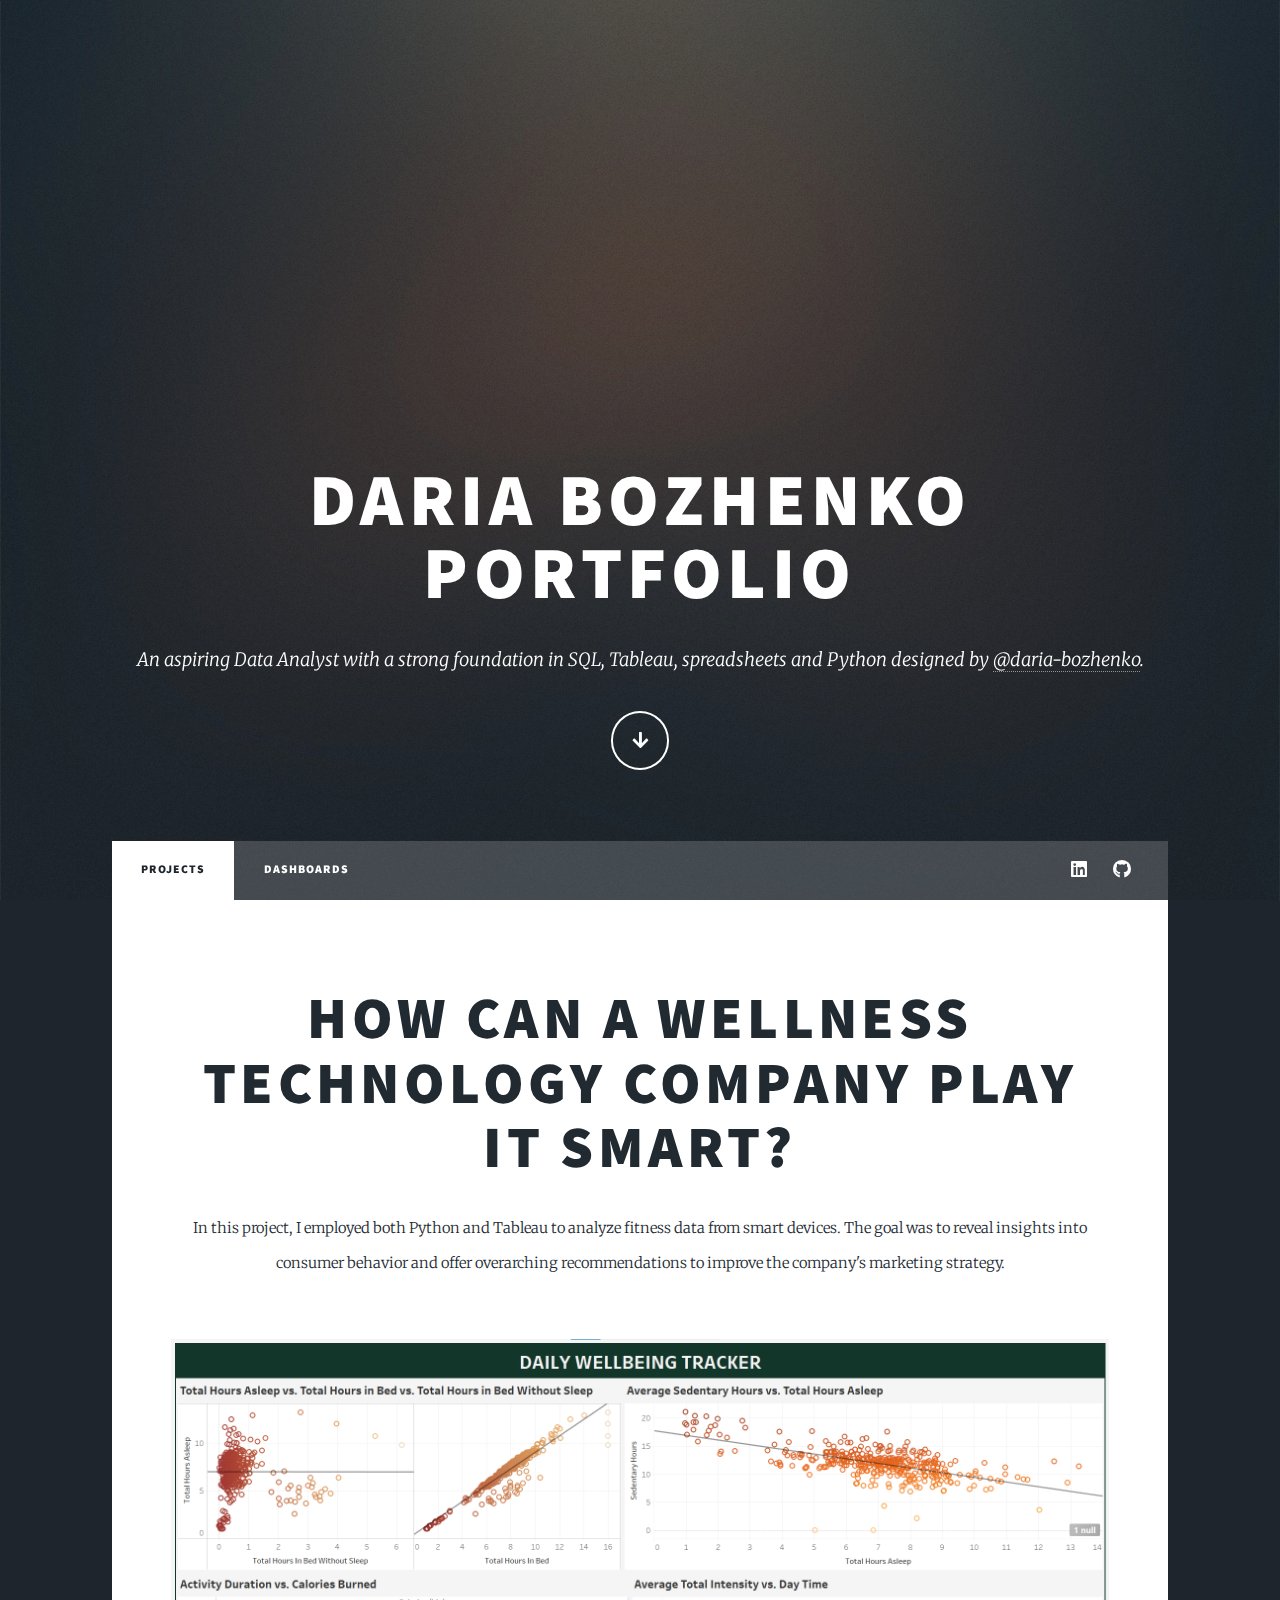
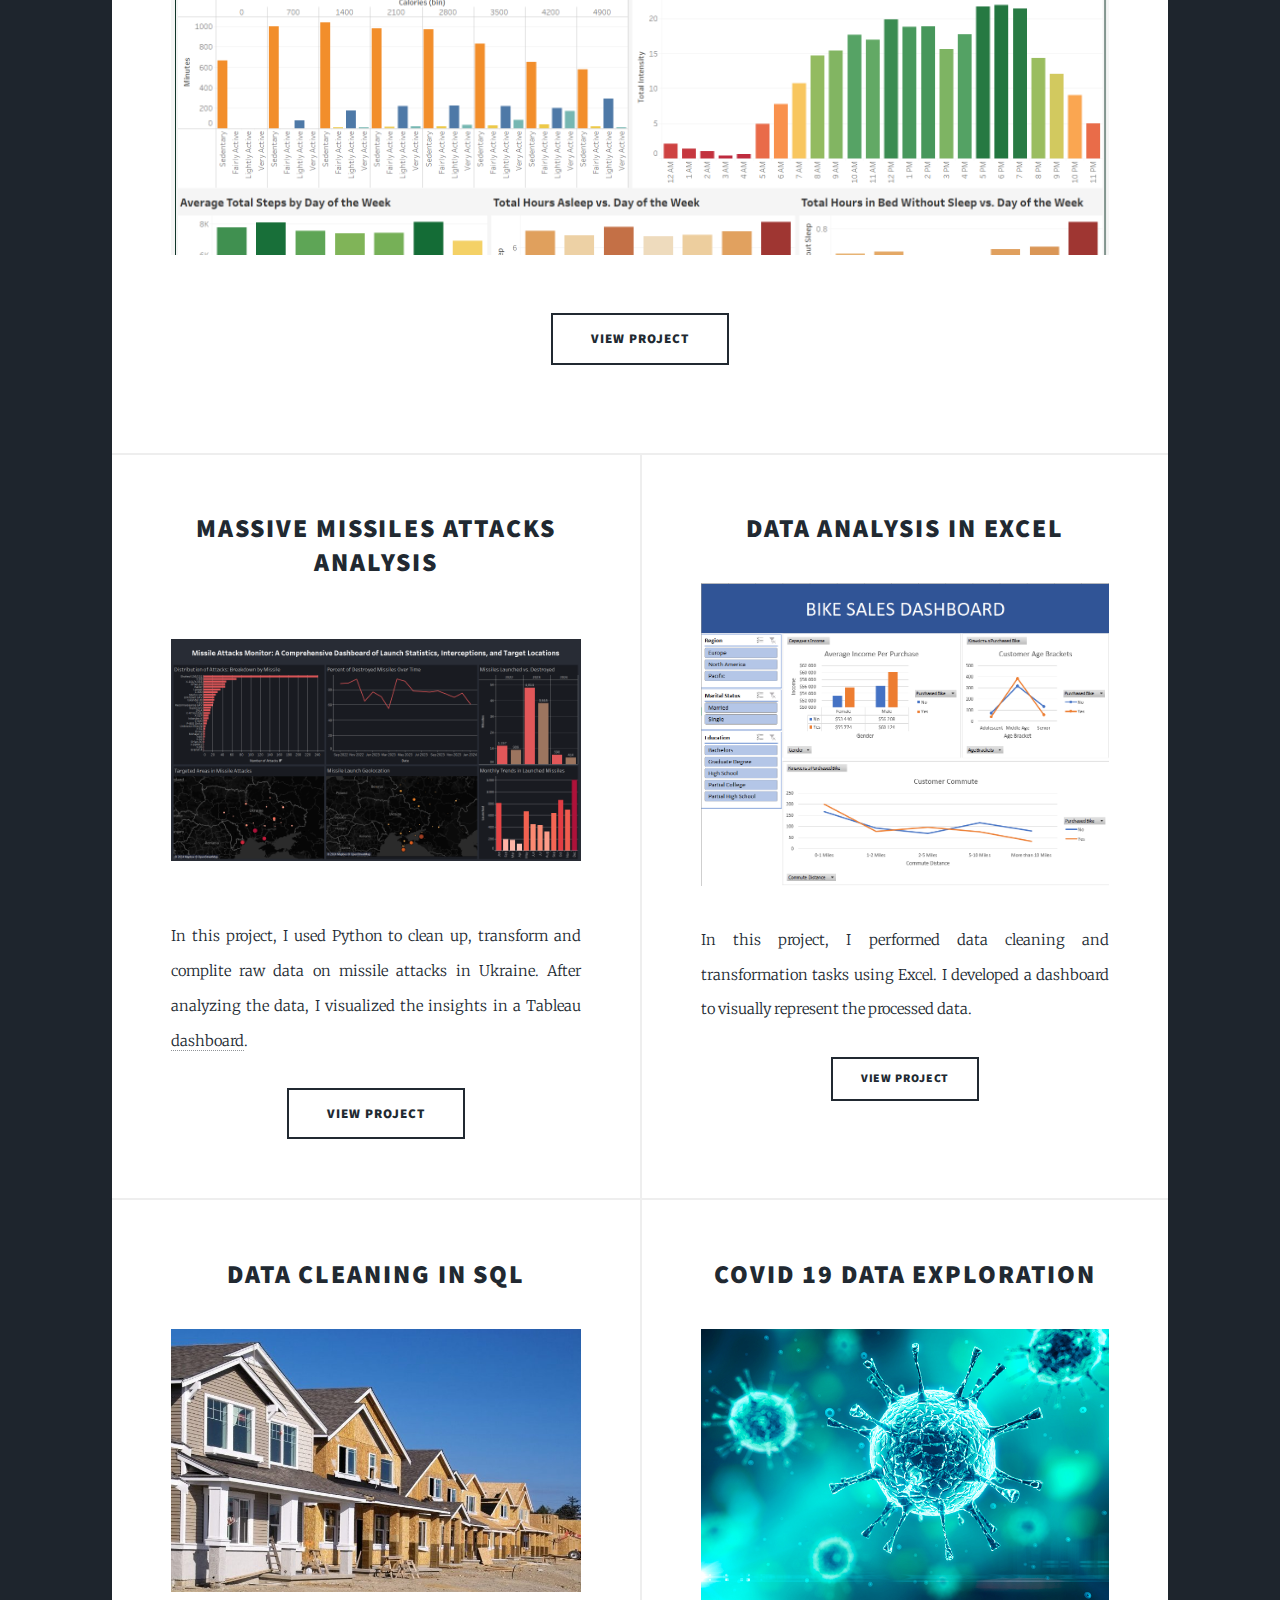
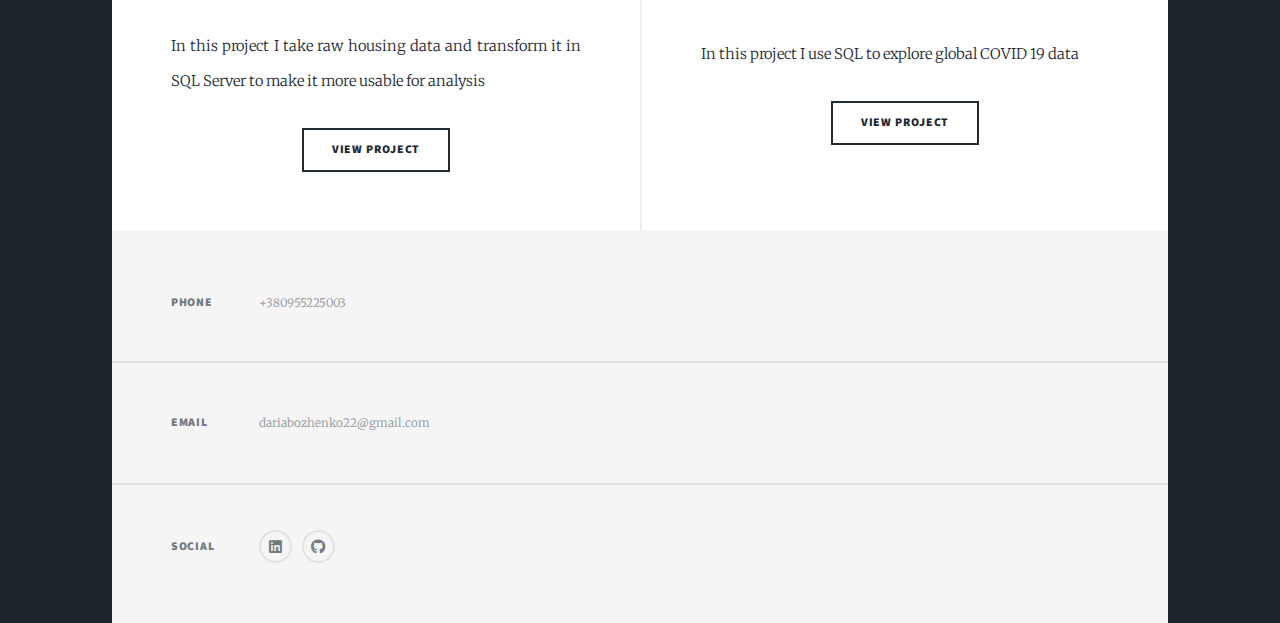
==== index.html @ 0da0e5fb "initial commit" ====
<!DOCTYPE HTML>
<!--
	Massively by HTML5 UP
	html5up.net | @ajlkn
	Free for personal and commercial use under the CCA 3.0 license (html5up.net/license)
-->
<html>
	<head>
		<title>Daria Bozhenko Portfolio</title>
		<meta charset="utf-8" />
		<meta name="viewport" content="width=device-width, initial-scale=1, user-scalable=no" />
		<link rel="stylesheet" href="assets/css/main.css" />
		<noscript><link rel="stylesheet" href="assets/css/noscript.css" /></noscript>
	</head>
	<body class="is-preload">

		<!-- Wrapper -->
			<div id="wrapper" class="fade-in">

				<!-- Intro -->
					<div id="intro">
						<h1>Daria Bozhenko<br />
						Portfolio</h1>
						<p>An aspiring Data Analyst with a strong foundation in SQL, Tableau, spreadsheets and Python 
							designed by <a href="https://www.linkedin.com/in/daria-bozhenko-625375210/">@daria-bozhenko</a>.</p>
						<ul class="actions">
							<li><a href="#header" class="button icon solid solo fa-arrow-down scrolly">Continue</a></li>
						</ul>
					</div>

				<!-- Header -->
					<header id="header">
						<a href="index.html" class="logo">Portfolio</a>
					</header>

					<nav id="nav">
						<ul class="links">
							<li class="active"><a href="index.html">Projects</a></li>
							<li><a href="https://public.tableau.com/app/profile/daria.bozhenko/vizzes" target="_blank">Dashboards</a></li>
						</ul>
						<ul class="icons">
							<li><a href="https://www.linkedin.com/in/daria-bozhenko-625375210/" target="_blank" class="icon brands fa-linkedin"><span class="label">Linkedin</span></a></li>
							<li><a href="https://github.com/Daria1325" target="_blank" class="icon brands fa-github"><span class="label">GitHub</span></a></li>
						</ul>
					</nav>

				<!-- Main -->
					<div id="main">

						<!-- Featured Post -->
							<article class="post featured">
								<header class="major">
									<h2><a href="caseStudy.html">How Can a Wellness Technology Company Play It Smart?</a></h2>
									<p>In this project, I employed both Python and Tableau to analyze fitness data from smart devices. The goal was to reveal insights into consumer behavior and offer overarching recommendations to improve the company's marketing strategy.</p>

								</header>
								<a href="caseStudy.html" class="image main"><img src="images/CaseStudy/dashboard.png" alt="" /></a>
								<ul class="actions special">
									<li><a href="caseStudy.html" class="button large">View project</a></li>
								</ul>
							</article>

						<!-- Posts -->
							<section class="posts">
								<article>
									<header>
										<h2><a href="https://github.com/Daria1325/Data-Analyst-Portfolio/tree/main/Massive%20Missile%20Attacks%20on%20Ukraine" target="_blank">Massive missiles attacks analysis</a></h2>
									</header>
									<a href="https://github.com/Daria1325/Data-Analyst-Portfolio/tree/main/Massive%20Missile%20Attacks%20on%20Ukraine" class="image main"><img src="images\MissileAttacksDashboard.png" alt="" /></a>
									<p>In this project, I used Python to clean up, transform and complite raw data on missile attacks in Ukraine. After analyzing the data, I visualized the insights in a Tableau <a href="https://public.tableau.com/views/MassiveMissleAttacksonUkraine/Dashboard1?:language=en-US&:display_count=n&:origin=viz_share_link" target="_blank">dashboard</a>.</p>
									<ul class="actions special">
										<li><a href="https://github.com/Daria1325/Data-Analyst-Portfolio/tree/main/Massive%20Missile%20Attacks%20on%20Ukraine" target="_blank" class="button large">View project</a></li>
									</ul>
								</article>
								<article>
									<header>
										<h2><a href="https://github.com/Daria1325/Data-Analyst-Portfolio/tree/main/Excel%20project" target="_blank">Data analysis in Excel</a></h2>
									</header>
									<a href="https://github.com/Daria1325/Data-Analyst-Portfolio/tree/main/Excel%20project" target="_blank" class="image fit"><img src="images\Dashboard.png" alt="" /></a>
									<p>In this project, I performed data cleaning and transformation tasks using Excel. I developed a dashboard to visually represent the processed data.</p>
									<ul class="actions special">
										<li><a href="https://github.com/Daria1325/Data-Analyst-Portfolio/tree/main/Excel%20project" target="_blank" class="button">View project</a></li>
									</ul>
								</article>
								<article>
									<header>
										
										<h2><a href="https://github.com/Daria1325/Data-Analyst-Portfolio/tree/main/Data%20cleaning" target="_blank">Data cleaning in SQL</a></h2>
									</header>
									<a href="https://github.com/Daria1325/Data-Analyst-Portfolio/tree/main/Data%20cleaning" target="_blank" class="image fit"><img src="images\image_750x_6294d1935950c.jpg" alt="" /></a>
									<p>In this project I take raw housing data and transform it in SQL Server to make it more usable for analysis</p>
									<ul class="actions special">
										<li><a href="https://github.com/Daria1325/Data-Analyst-Portfolio/tree/main/Data%20cleaning" target="_blank" class="button">View project</a></li>
									</ul>
								</article>
								
								<article>
									<header>
									<h2><a href="https://github.com/Daria1325/Data-Analyst-Portfolio/tree/main/SQL%20Data%20Exploration" target="_blank">Covid 19 data exploration</a></h2>
									</header>
									<a href="https://github.com/Daria1325/Data-Analyst-Portfolio/tree/main/SQL%20Data%20Exploration" target="_blank" class="image fit"><img src="images\981cf15-virus-755.jpg" alt="" /></a>
									<p>In this project I use SQL to explore global COVID 19 data</p>
									<ul class="actions special">
										<li><a href="https://github.com/Daria1325/Data-Analyst-Portfolio/tree/main/SQL%20Data%20Exploration" target="_blank" class="button">View project</a></li>
									</ul>
								</article>
								
								
								
							</section>

					

					</div>

				<!-- Footer -->
					<footer id="footer">
						<section class="split contact">
							<section>
								<h3>Phone</h3>
								<p>+380955225003</p>
							</section>
							<section>
								<h3>Email</h3>
								<p>dariabozhenko22@gmail.com</p>
							</section>
							<section>
								<h3>Social</h3>
								<ul class="icons alt">
									<li><a href="https://www.linkedin.com/in/daria-bozhenko-625375210/" target="_blank" class="icon brands alt fa-linkedin"><span class="label">Linkedin</span></a></li>
									<li><a href="https://github.com/Daria1325" target="_blank" class="icon brands alt fa-github"><span class="label">GitHub</span></a></li>
								</ul>
							</section>
						</section>
					</footer>


			</div>

		<!-- Scripts -->
			<script src="assets/js/jquery.min.js"></script>
			<script src="assets/js/jquery.scrollex.min.js"></script>
			<script src="assets/js/jquery.scrolly.min.js"></script>
			<script src="assets/js/browser.min.js"></script>
			<script src="assets/js/breakpoints.min.js"></script>
			<script src="assets/js/util.js"></script>
			<script src="assets/js/main.js"></script>

	</body>
</html>
---- assets/css/main.css ----
@import url(fontawesome-all.min.css);
@import url("https://fonts.googleapis.com/css?family=Merriweather:300,700,300italic,700italic|Source+Sans+Pro:900");

/*
	Massively by HTML5 UP
	html5up.net | @ajlkn
	Free for personal and commercial use under the CCA 3.0 license (html5up.net/license)
*/

html, body, div, span, applet, object,
iframe, h1, h2, h3, h4, h5, h6, p, blockquote,
pre, a, abbr, acronym, address, big, cite,
code, del, dfn, em, img, ins, kbd, q, s, samp,
small, strike, strong, sub, sup, tt, var, b,
u, i, center, dl, dt, dd, ol, ul, li, fieldset,
form, label, legend, table, caption, tbody,
tfoot, thead, tr, th, td, article, aside,
canvas, details, embed, figure, figcaption,
footer, header, hgroup, menu, nav, output, ruby,
section, summary, time, mark, audio, video {
	margin: 0;
	padding: 0;
	border: 0;
	font-size: 100%;
	font: inherit;
	vertical-align: baseline;}

article, aside, details, figcaption, figure,
footer, header, hgroup, menu, nav, section {
	display: block;}

body {
	line-height: 1;
}

ol, ul {
	list-style: none;
}

blockquote, q {
	quotes: none;
}

	blockquote:before, blockquote:after, q:before, q:after {
		content: '';
		content: none;
	}

table {
	border-collapse: collapse;
	border-spacing: 0;
}

body {
	-webkit-text-size-adjust: none;
}

mark {
	background-color: transparent;
	color: inherit;
}

input::-moz-focus-inner {
	border: 0;
	padding: 0;
}

input, select, textarea {
	-moz-appearance: none;
	-webkit-appearance: none;
	-ms-appearance: none;
	appearance: none;
}

/* Basic */

	@-ms-viewport {
		width: device-width;
	}

	body {
		-ms-overflow-style: scrollbar;
	}

	@media screen and (max-width: 480px) {

		html, body {
			min-width: 320px;
		}

	}

	html {
		box-sizing: border-box;
	}

	*, *:before, *:after {
		box-sizing: inherit;
	}

	body {
		background-color: #1e252d;
	}

		body.is-preload *, body.is-preload *:before, body.is-preload *:after {
			-moz-animation: none !important;
			-webkit-animation: none !important;
			-ms-animation: none !important;
			animation: none !important;
			-moz-transition: none !important;
			-webkit-transition: none !important;
			-ms-transition: none !important;
			transition: none !important;
		}

/* Type */

	html {
		font-size: 16pt;
	}

		@media screen and (max-width: 1680px) {

			html {
				font-size: 12pt;
			}

		}

		@media screen and (max-width: 1280px) {

			html {
				font-size: 11pt;
			}

		}

		@media screen and (max-width: 360px) {

			html {
				font-size: 10pt;
			}

		}

	body {
		color: #212931;
	}

	body, input, select, textarea {
		font-family: "Merriweather", Georgia, serif;
		font-weight: 300;
		font-size: 1rem;
		line-height: 2.375;
	}

	a {
		-moz-transition: color 0.2s ease-in-out, background-color 0.2s ease-in-out, border-color 0.2s ease-in-out, box-shadow 0.2s ease-in-out;
		-webkit-transition: color 0.2s ease-in-out, background-color 0.2s ease-in-out, border-color 0.2s ease-in-out, box-shadow 0.2s ease-in-out;
		-ms-transition: color 0.2s ease-in-out, background-color 0.2s ease-in-out, border-color 0.2s ease-in-out, box-shadow 0.2s ease-in-out;
		transition: color 0.2s ease-in-out, background-color 0.2s ease-in-out, border-color 0.2s ease-in-out, box-shadow 0.2s ease-in-out;
		border-bottom: dotted 1px;
		text-decoration: none;
	}

		a:hover {
			border-bottom-color: transparent;
		}

	strong, b {
		font-weight: 600;
	}

	em, i {
		font-style: italic;
	}

	p {
		text-align: justify;
		margin: 0 0 2rem 0;
	}

	h1, h2, h3, h4, h5, h6 {
		font-family: "Source Sans Pro", Helvetica, sans-serif;
		font-weight: 900;
		line-height: 1.5;
		letter-spacing: 0.075em;
		text-transform: uppercase;
		margin: 0 0 1rem 0;
	}

		h1 a, h2 a, h3 a, h4 a, h5 a, h6 a {
			border-bottom: 0;
			color: inherit;
			text-decoration: none;
		}

	h1 {
		font-size: 4rem;
		line-height: 1.1;
		margin: 0 0 2rem 0;
	}

	h2 {
		font-size: 1.75rem;
		line-height: 1.3;
		margin: 0 0 1.5rem 0;
	}

	h3 {
		font-size: 1.25rem;
		margin: 0 0 1.5rem 0;
	}

	h4 {
		font-size: 1rem;
	}

	h5 {
		font-size: 0.9rem;
	}

	h6 {
		font-size: 0.8rem;
	}

	sub {
		font-size: 0.8rem;
		position: relative;
		top: 0.5rem;
	}

	sup {
		font-size: 0.8rem;
		position: relative;
		top: -0.5rem;
	}

	blockquote {
		border-left: solid 4px;
		font-style: italic;
		margin: 0 0 2rem 0;
		padding: 0.5rem 0 0.5rem 2rem;
	}

	code {
		border: solid 2px;
		font-family: "Courier New", monospace;
		font-size: 0.9rem;
		margin: 0 0.25rem;
		padding: 0.25rem 0.65rem;
	}

	pre {
		-webkit-overflow-scrolling: touch;
		font-family: "Courier New", monospace;
		font-size: 0.9rem;
		margin: 0 0 2rem 0;
	}

		pre code {
			display: block;
			line-height: 1.75;
			padding: 1rem 1.5rem;
			overflow-x: auto;
		}

	hr {
		border: 0;
		border-bottom: solid 2px;
		margin: 3rem 0;
	}

		hr.major {
			margin: 5rem 0;
		}

	.align-left {
		text-align: left;
	}

	.align-center {
		text-align: center;
	}

	.align-right {
		text-align: right;
	}

	input, select, textarea {
		color: #212931;
	}

	a {
		color: #212931;
		border-bottom-color: rgba(33, 41, 49, 0.5);
	}

		a:hover {
			border-bottom-color: transparent;
			color: #18bfef !important;
		}

	strong, b {
		color: #212931;
	}

	h1, h2, h3, h4, h5, h6 {
		color: #212931;
	}

	blockquote {
		border-left-color: #eeeeee;
	}

	code {
		background: rgba(220, 220, 220, 0.25);
		border-color: #eeeeee;
	}

	hr {
		border-bottom-color: #eeeeee;
	}

/* Row */

	.row {
		display: flex;
		flex-wrap: wrap;
		box-sizing: border-box;
		align-items: stretch;
	}

		.row > * {
			box-sizing: border-box;
		}

		.row.gtr-uniform > * > :last-child {
			margin-bottom: 0;
		}

		.row.aln-left {
			justify-content: flex-start;
		}

		.row.aln-center {
			justify-content: center;
		}

		.row.aln-right {
			justify-content: flex-end;
		}

		.row.aln-top {
			align-items: flex-start;
		}

		.row.aln-middle {
			align-items: center;
		}

		.row.aln-bottom {
			align-items: flex-end;
		}

		.row > .imp {
			order: -1;
		}

		.row > .col-1 {
			width: 8.33333%;
		}

		.row > .off-1 {
			margin-left: 8.33333%;
		}

		.row > .col-2 {
			width: 16.66667%;
		}

		.row > .off-2 {
			margin-left: 16.66667%;
		}

		.row > .col-3 {
			width: 25%;
		}

		.row > .off-3 {
			margin-left: 25%;
		}

		.row > .col-4 {
			width: 33.33333%;
		}

		.row > .off-4 {
			margin-left: 33.33333%;
		}

		.row > .col-5 {
			width: 41.66667%;
		}

		.row > .off-5 {
			margin-left: 41.66667%;
		}

		.row > .col-6 {
			width: 50%;
		}

		.row > .off-6 {
			margin-left: 50%;
		}

		.row > .col-7 {
			width: 58.33333%;
		}

		.row > .off-7 {
			margin-left: 58.33333%;
		}

		.row > .col-8 {
			width: 66.66667%;
		}

		.row > .off-8 {
			margin-left: 66.66667%;
		}

		.row > .col-9 {
			width: 75%;
		}

		.row > .off-9 {
			margin-left: 75%;
		}

		.row > .col-10 {
			width: 83.33333%;
		}

		.row > .off-10 {
			margin-left: 83.33333%;
		}

		.row > .col-11 {
			width: 91.66667%;
		}

		.row > .off-11 {
			margin-left: 91.66667%;
		}

		.row > .col-12 {
			width: 100%;
		}

		.row > .off-12 {
			margin-left: 100%;
		}

		.row.gtr-0 {
			margin-top: 0;
			margin-left: 0rem;
		}

			.row.gtr-0 > * {
				padding: 0 0 0 0rem;
			}

			.row.gtr-0.gtr-uniform {
				margin-top: 0rem;
			}

				.row.gtr-0.gtr-uniform > * {
					padding-top: 0rem;
				}

		.row.gtr-25 {
			margin-top: 0;
			margin-left: -0.375rem;
		}

			.row.gtr-25 > * {
				padding: 0 0 0 0.375rem;
			}

			.row.gtr-25.gtr-uniform {
				margin-top: -0.375rem;
			}

				.row.gtr-25.gtr-uniform > * {
					padding-top: 0.375rem;
				}

		.row.gtr-50 {
			margin-top: 0;
			margin-left: -0.75rem;
		}

			.row.gtr-50 > * {
				padding: 0 0 0 0.75rem;
			}

			.row.gtr-50.gtr-uniform {
				margin-top: -0.75rem;
			}

				.row.gtr-50.gtr-uniform > * {
					padding-top: 0.75rem;
				}

		.row {
			margin-top: 0;
			margin-left: -1.5rem;
		}

			.row > * {
				padding: 0 0 0 1.5rem;
			}

			.row.gtr-uniform {
				margin-top: -1.5rem;
			}

				.row.gtr-uniform > * {
					padding-top: 1.5rem;
				}

		.row.gtr-150 {
			margin-top: 0;
			margin-left: -2.25rem;
		}

			.row.gtr-150 > * {
				padding: 0 0 0 2.25rem;
			}

			.row.gtr-150.gtr-uniform {
				margin-top: -2.25rem;
			}

				.row.gtr-150.gtr-uniform > * {
					padding-top: 2.25rem;
				}

		.row.gtr-200 {
			margin-top: 0;
			margin-left: -3rem;
		}

			.row.gtr-200 > * {
				padding: 0 0 0 3rem;
			}

			.row.gtr-200.gtr-uniform {
				margin-top: -3rem;
			}

				.row.gtr-200.gtr-uniform > * {
					padding-top: 3rem;
				}

		@media screen and (max-width: 1680px) {

			.row {
				display: flex;
				flex-wrap: wrap;
				box-sizing: border-box;
				align-items: stretch;
			}

				.row > * {
					box-sizing: border-box;
				}

				.row.gtr-uniform > * > :last-child {
					margin-bottom: 0;
				}

				.row.aln-left {
					justify-content: flex-start;
				}

				.row.aln-center {
					justify-content: center;
				}

				.row.aln-right {
					justify-content: flex-end;
				}

				.row.aln-top {
					align-items: flex-start;
				}

				.row.aln-middle {
					align-items: center;
				}

				.row.aln-bottom {
					align-items: flex-end;
				}

				.row > .imp-xlarge {
					order: -1;
				}

				.row > .col-1-xlarge {
					width: 8.33333%;
				}

				.row > .off-1-xlarge {
					margin-left: 8.33333%;
				}

				.row > .col-2-xlarge {
					width: 16.66667%;
				}

				.row > .off-2-xlarge {
					margin-left: 16.66667%;
				}

				.row > .col-3-xlarge {
					width: 25%;
				}

				.row > .off-3-xlarge {
					margin-left: 25%;
				}

				.row > .col-4-xlarge {
					width: 33.33333%;
				}

				.row > .off-4-xlarge {
					margin-left: 33.33333%;
				}

				.row > .col-5-xlarge {
					width: 41.66667%;
				}

				.row > .off-5-xlarge {
					margin-left: 41.66667%;
				}

				.row > .col-6-xlarge {
					width: 50%;
				}

				.row > .off-6-xlarge {
					margin-left: 50%;
				}

				.row > .col-7-xlarge {
					width: 58.33333%;
				}

				.row > .off-7-xlarge {
					margin-left: 58.33333%;
				}

				.row > .col-8-xlarge {
					width: 66.66667%;
				}

				.row > .off-8-xlarge {
					margin-left: 66.66667%;
				}

				.row > .col-9-xlarge {
					width: 75%;
				}

				.row > .off-9-xlarge {
					margin-left: 75%;
				}

				.row > .col-10-xlarge {
					width: 83.33333%;
				}

				.row > .off-10-xlarge {
					margin-left: 83.33333%;
				}

				.row > .col-11-xlarge {
					width: 91.66667%;
				}

				.row > .off-11-xlarge {
					margin-left: 91.66667%;
				}

				.row > .col-12-xlarge {
					width: 100%;
				}

				.row > .off-12-xlarge {
					margin-left: 100%;
				}

				.row.gtr-0 {
					margin-top: 0;
					margin-left: 0rem;
				}

					.row.gtr-0 > * {
						padding: 0 0 0 0rem;
					}

					.row.gtr-0.gtr-uniform {
						margin-top: 0rem;
					}

						.row.gtr-0.gtr-uniform > * {
							padding-top: 0rem;
						}

				.row.gtr-25 {
					margin-top: 0;
					margin-left: -0.375rem;
				}

					.row.gtr-25 > * {
						padding: 0 0 0 0.375rem;
					}

					.row.gtr-25.gtr-uniform {
						margin-top: -0.375rem;
					}

						.row.gtr-25.gtr-uniform > * {
							padding-top: 0.375rem;
						}

				.row.gtr-50 {
					margin-top: 0;
					margin-left: -0.75rem;
				}

					.row.gtr-50 > * {
						padding: 0 0 0 0.75rem;
					}

					.row.gtr-50.gtr-uniform {
						margin-top: -0.75rem;
					}

						.row.gtr-50.gtr-uniform > * {
							padding-top: 0.75rem;
						}

				.row {
					margin-top: 0;
					margin-left: -1.5rem;
				}

					.row > * {
						padding: 0 0 0 1.5rem;
					}

					.row.gtr-uniform {
						margin-top: -1.5rem;
					}

						.row.gtr-uniform > * {
							padding-top: 1.5rem;
						}

				.row.gtr-150 {
					margin-top: 0;
					margin-left: -2.25rem;
				}

					.row.gtr-150 > * {
						padding: 0 0 0 2.25rem;
					}

					.row.gtr-150.gtr-uniform {
						margin-top: -2.25rem;
					}

						.row.gtr-150.gtr-uniform > * {
							padding-top: 2.25rem;
						}

				.row.gtr-200 {
					margin-top: 0;
					margin-left: -3rem;
				}

					.row.gtr-200 > * {
						padding: 0 0 0 3rem;
					}

					.row.gtr-200.gtr-uniform {
						margin-top: -3rem;
					}

						.row.gtr-200.gtr-uniform > * {
							padding-top: 3rem;
						}

		}

		@media screen and (max-width: 1280px) {

			.row {
				display: flex;
				flex-wrap: wrap;
				box-sizing: border-box;
				align-items: stretch;
			}

				.row > * {
					box-sizing: border-box;
				}

				.row.gtr-uniform > * > :last-child {
					margin-bottom: 0;
				}

				.row.aln-left {
					justify-content: flex-start;
				}

				.row.aln-center {
					justify-content: center;
				}

				.row.aln-right {
					justify-content: flex-end;
				}

				.row.aln-top {
					align-items: flex-start;
				}

				.row.aln-middle {
					align-items: center;
				}

				.row.aln-bottom {
					align-items: flex-end;
				}

				.row > .imp-large {
					order: -1;
				}

				.row > .col-1-large {
					width: 8.33333%;
				}

				.row > .off-1-large {
					margin-left: 8.33333%;
				}

				.row > .col-2-large {
					width: 16.66667%;
				}

				.row > .off-2-large {
					margin-left: 16.66667%;
				}

				.row > .col-3-large {
					width: 25%;
				}

				.row > .off-3-large {
					margin-left: 25%;
				}

				.row > .col-4-large {
					width: 33.33333%;
				}

				.row > .off-4-large {
					margin-left: 33.33333%;
				}

				.row > .col-5-large {
					width: 41.66667%;
				}

				.row > .off-5-large {
					margin-left: 41.66667%;
				}

				.row > .col-6-large {
					width: 50%;
				}

				.row > .off-6-large {
					margin-left: 50%;
				}

				.row > .col-7-large {
					width: 58.33333%;
				}

				.row > .off-7-large {
					margin-left: 58.33333%;
				}

				.row > .col-8-large {
					width: 66.66667%;
				}

				.row > .off-8-large {
					margin-left: 66.66667%;
				}

				.row > .col-9-large {
					width: 75%;
				}

				.row > .off-9-large {
					margin-left: 75%;
				}

				.row > .col-10-large {
					width: 83.33333%;
				}

				.row > .off-10-large {
					margin-left: 83.33333%;
				}

				.row > .col-11-large {
					width: 91.66667%;
				}

				.row > .off-11-large {
					margin-left: 91.66667%;
				}

				.row > .col-12-large {
					width: 100%;
				}

				.row > .off-12-large {
					margin-left: 100%;
				}

				.row.gtr-0 {
					margin-top: 0;
					margin-left: 0rem;
				}

					.row.gtr-0 > * {
						padding: 0 0 0 0rem;
					}

					.row.gtr-0.gtr-uniform {
						margin-top: 0rem;
					}

						.row.gtr-0.gtr-uniform > * {
							padding-top: 0rem;
						}

				.row.gtr-25 {
					margin-top: 0;
					margin-left: -0.375rem;
				}

					.row.gtr-25 > * {
						padding: 0 0 0 0.375rem;
					}

					.row.gtr-25.gtr-uniform {
						margin-top: -0.375rem;
					}

						.row.gtr-25.gtr-uniform > * {
							padding-top: 0.375rem;
						}

				.row.gtr-50 {
					margin-top: 0;
					margin-left: -0.75rem;
				}

					.row.gtr-50 > * {
						padding: 0 0 0 0.75rem;
					}

					.row.gtr-50.gtr-uniform {
						margin-top: -0.75rem;
					}

						.row.gtr-50.gtr-uniform > * {
							padding-top: 0.75rem;
						}

				.row {
					margin-top: 0;
					margin-left: -1.5rem;
				}

					.row > * {
						padding: 0 0 0 1.5rem;
					}

					.row.gtr-uniform {
						margin-top: -1.5rem;
					}

						.row.gtr-uniform > * {
							padding-top: 1.5rem;
						}

				.row.gtr-150 {
					margin-top: 0;
					margin-left: -2.25rem;
				}

					.row.gtr-150 > * {
						padding: 0 0 0 2.25rem;
					}

					.row.gtr-150.gtr-uniform {
						margin-top: -2.25rem;
					}

						.row.gtr-150.gtr-uniform > * {
							padding-top: 2.25rem;
						}

				.row.gtr-200 {
					margin-top: 0;
					margin-left: -3rem;
				}

					.row.gtr-200 > * {
						padding: 0 0 0 3rem;
					}

					.row.gtr-200.gtr-uniform {
						margin-top: -3rem;
					}

						.row.gtr-200.gtr-uniform > * {
							padding-top: 3rem;
						}

		}

		@media screen and (max-width: 980px) {

			.row {
				display: flex;
				flex-wrap: wrap;
				box-sizing: border-box;
				align-items: stretch;
			}

				.row > * {
					box-sizing: border-box;
				}

				.row.gtr-uniform > * > :last-child {
					margin-bottom: 0;
				}

				.row.aln-left {
					justify-content: flex-start;
				}

				.row.aln-center {
					justify-content: center;
				}

				.row.aln-right {
					justify-content: flex-end;
				}

				.row.aln-top {
					align-items: flex-start;
				}

				.row.aln-middle {
					align-items: center;
				}

				.row.aln-bottom {
					align-items: flex-end;
				}

				.row > .imp-medium {
					order: -1;
				}

				.row > .col-1-medium {
					width: 8.33333%;
				}

				.row > .off-1-medium {
					margin-left: 8.33333%;
				}

				.row > .col-2-medium {
					width: 16.66667%;
				}

				.row > .off-2-medium {
					margin-left: 16.66667%;
				}

				.row > .col-3-medium {
					width: 25%;
				}

				.row > .off-3-medium {
					margin-left: 25%;
				}

				.row > .col-4-medium {
					width: 33.33333%;
				}

				.row > .off-4-medium {
					margin-left: 33.33333%;
				}

				.row > .col-5-medium {
					width: 41.66667%;
				}

				.row > .off-5-medium {
					margin-left: 41.66667%;
				}

				.row > .col-6-medium {
					width: 50%;
				}

				.row > .off-6-medium {
					margin-left: 50%;
				}

				.row > .col-7-medium {
					width: 58.33333%;
				}

				.row > .off-7-medium {
					margin-left: 58.33333%;
				}

				.row > .col-8-medium {
					width: 66.66667%;
				}

				.row > .off-8-medium {
					margin-left: 66.66667%;
				}

				.row > .col-9-medium {
					width: 75%;
				}

				.row > .off-9-medium {
					margin-left: 75%;
				}

				.row > .col-10-medium {
					width: 83.33333%;
				}

				.row > .off-10-medium {
					margin-left: 83.33333%;
				}

				.row > .col-11-medium {
					width: 91.66667%;
				}

				.row > .off-11-medium {
					margin-left: 91.66667%;
				}

				.row > .col-12-medium {
					width: 100%;
				}

				.row > .off-12-medium {
					margin-left: 100%;
				}

				.row.gtr-0 {
					margin-top: 0;
					margin-left: 0rem;
				}

					.row.gtr-0 > * {
						padding: 0 0 0 0rem;
					}

					.row.gtr-0.gtr-uniform {
						margin-top: 0rem;
					}

						.row.gtr-0.gtr-uniform > * {
							padding-top: 0rem;
						}

				.row.gtr-25 {
					margin-top: 0;
					margin-left: -0.375rem;
				}

					.row.gtr-25 > * {
						padding: 0 0 0 0.375rem;
					}

					.row.gtr-25.gtr-uniform {
						margin-top: -0.375rem;
					}

						.row.gtr-25.gtr-uniform > * {
							padding-top: 0.375rem;
						}

				.row.gtr-50 {
					margin-top: 0;
					margin-left: -0.75rem;
				}

					.row.gtr-50 > * {
						padding: 0 0 0 0.75rem;
					}

					.row.gtr-50.gtr-uniform {
						margin-top: -0.75rem;
					}

						.row.gtr-50.gtr-uniform > * {
							padding-top: 0.75rem;
						}

				.row {
					margin-top: 0;
					margin-left: -1.5rem;
				}

					.row > * {
						padding: 0 0 0 1.5rem;
					}

					.row.gtr-uniform {
						margin-top: -1.5rem;
					}

						.row.gtr-uniform > * {
							padding-top: 1.5rem;
						}

				.row.gtr-150 {
					margin-top: 0;
					margin-left: -2.25rem;
				}

					.row.gtr-150 > * {
						padding: 0 0 0 2.25rem;
					}

					.row.gtr-150.gtr-uniform {
						margin-top: -2.25rem;
					}

						.row.gtr-150.gtr-uniform > * {
							padding-top: 2.25rem;
						}

				.row.gtr-200 {
					margin-top: 0;
					margin-left: -3rem;
				}

					.row.gtr-200 > * {
						padding: 0 0 0 3rem;
					}

					.row.gtr-200.gtr-uniform {
						margin-top: -3rem;
					}

						.row.gtr-200.gtr-uniform > * {
							padding-top: 3rem;
						}

		}

		@media screen and (max-width: 736px) {

			.row {
				display: flex;
				flex-wrap: wrap;
				box-sizing: border-box;
				align-items: stretch;
			}

				.row > * {
					box-sizing: border-box;
				}

				.row.gtr-uniform > * > :last-child {
					margin-bottom: 0;
				}

				.row.aln-left {
					justify-content: flex-start;
				}

				.row.aln-center {
					justify-content: center;
				}

				.row.aln-right {
					justify-content: flex-end;
				}

				.row.aln-top {
					align-items: flex-start;
				}

				.row.aln-middle {
					align-items: center;
				}

				.row.aln-bottom {
					align-items: flex-end;
				}

				.row > .imp-small {
					order: -1;
				}

				.row > .col-1-small {
					width: 8.33333%;
				}

				.row > .off-1-small {
					margin-left: 8.33333%;
				}

				.row > .col-2-small {
					width: 16.66667%;
				}

				.row > .off-2-small {
					margin-left: 16.66667%;
				}

				.row > .col-3-small {
					width: 25%;
				}

				.row > .off-3-small {
					margin-left: 25%;
				}

				.row > .col-4-small {
					width: 33.33333%;
				}

				.row > .off-4-small {
					margin-left: 33.33333%;
				}

				.row > .col-5-small {
					width: 41.66667%;
				}

				.row > .off-5-small {
					margin-left: 41.66667%;
				}

				.row > .col-6-small {
					width: 50%;
				}

				.row > .off-6-small {
					margin-left: 50%;
				}

				.row > .col-7-small {
					width: 58.33333%;
				}

				.row > .off-7-small {
					margin-left: 58.33333%;
				}

				.row > .col-8-small {
					width: 66.66667%;
				}

				.row > .off-8-small {
					margin-left: 66.66667%;
				}

				.row > .col-9-small {
					width: 75%;
				}

				.row > .off-9-small {
					margin-left: 75%;
				}

				.row > .col-10-small {
					width: 83.33333%;
				}

				.row > .off-10-small {
					margin-left: 83.33333%;
				}

				.row > .col-11-small {
					width: 91.66667%;
				}

				.row > .off-11-small {
					margin-left: 91.66667%;
				}

				.row > .col-12-small {
					width: 100%;
				}

				.row > .off-12-small {
					margin-left: 100%;
				}

				.row.gtr-0 {
					margin-top: 0;
					margin-left: 0rem;
				}

					.row.gtr-0 > * {
						padding: 0 0 0 0rem;
					}

					.row.gtr-0.gtr-uniform {
						margin-top: 0rem;
					}

						.row.gtr-0.gtr-uniform > * {
							padding-top: 0rem;
						}

				.row.gtr-25 {
					margin-top: 0;
					margin-left: -0.375rem;
				}

					.row.gtr-25 > * {
						padding: 0 0 0 0.375rem;
					}

					.row.gtr-25.gtr-uniform {
						margin-top: -0.375rem;
					}

						.row.gtr-25.gtr-uniform > * {
							padding-top: 0.375rem;
						}

				.row.gtr-50 {
					margin-top: 0;
					margin-left: -0.75rem;
				}

					.row.gtr-50 > * {
						padding: 0 0 0 0.75rem;
					}

					.row.gtr-50.gtr-uniform {
						margin-top: -0.75rem;
					}

						.row.gtr-50.gtr-uniform > * {
							padding-top: 0.75rem;
						}

				.row {
					margin-top: 0;
					margin-left: -1.5rem;
				}

					.row > * {
						padding: 0 0 0 1.5rem;
					}

					.row.gtr-uniform {
						margin-top: -1.5rem;
					}

						.row.gtr-uniform > * {
							padding-top: 1.5rem;
						}

				.row.gtr-150 {
					margin-top: 0;
					margin-left: -2.25rem;
				}

					.row.gtr-150 > * {
						padding: 0 0 0 2.25rem;
					}

					.row.gtr-150.gtr-uniform {
						margin-top: -2.25rem;
					}

						.row.gtr-150.gtr-uniform > * {
							padding-top: 2.25rem;
						}

				.row.gtr-200 {
					margin-top: 0;
					margin-left: -3rem;
				}

					.row.gtr-200 > * {
						padding: 0 0 0 3rem;
					}

					.row.gtr-200.gtr-uniform {
						margin-top: -3rem;
					}

						.row.gtr-200.gtr-uniform > * {
							padding-top: 3rem;
						}

		}

		@media screen and (max-width: 480px) {

			.row {
				display: flex;
				flex-wrap: wrap;
				box-sizing: border-box;
				align-items: stretch;
			}

				.row > * {
					box-sizing: border-box;
				}

				.row.gtr-uniform > * > :last-child {
					margin-bottom: 0;
				}

				.row.aln-left {
					justify-content: flex-start;
				}

				.row.aln-center {
					justify-content: center;
				}

				.row.aln-right {
					justify-content: flex-end;
				}

				.row.aln-top {
					align-items: flex-start;
				}

				.row.aln-middle {
					align-items: center;
				}

				.row.aln-bottom {
					align-items: flex-end;
				}

				.row > .imp-xsmall {
					order: -1;
				}

				.row > .col-1-xsmall {
					width: 8.33333%;
				}

				.row > .off-1-xsmall {
					margin-left: 8.33333%;
				}

				.row > .col-2-xsmall {
					width: 16.66667%;
				}

				.row > .off-2-xsmall {
					margin-left: 16.66667%;
				}

				.row > .col-3-xsmall {
					width: 25%;
				}

				.row > .off-3-xsmall {
					margin-left: 25%;
				}

				.row > .col-4-xsmall {
					width: 33.33333%;
				}

				.row > .off-4-xsmall {
					margin-left: 33.33333%;
				}

				.row > .col-5-xsmall {
					width: 41.66667%;
				}

				.row > .off-5-xsmall {
					margin-left: 41.66667%;
				}

				.row > .col-6-xsmall {
					width: 50%;
				}

				.row > .off-6-xsmall {
					margin-left: 50%;
				}

				.row > .col-7-xsmall {
					width: 58.33333%;
				}

				.row > .off-7-xsmall {
					margin-left: 58.33333%;
				}

				.row > .col-8-xsmall {
					width: 66.66667%;
				}

				.row > .off-8-xsmall {
					margin-left: 66.66667%;
				}

				.row > .col-9-xsmall {
					width: 75%;
				}

				.row > .off-9-xsmall {
					margin-left: 75%;
				}

				.row > .col-10-xsmall {
					width: 83.33333%;
				}

				.row > .off-10-xsmall {
					margin-left: 83.33333%;
				}

				.row > .col-11-xsmall {
					width: 91.66667%;
				}

				.row > .off-11-xsmall {
					margin-left: 91.66667%;
				}

				.row > .col-12-xsmall {
					width: 100%;
				}

				.row > .off-12-xsmall {
					margin-left: 100%;
				}

				.row.gtr-0 {
					margin-top: 0;
					margin-left: 0rem;
				}

					.row.gtr-0 > * {
						padding: 0 0 0 0rem;
					}

					.row.gtr-0.gtr-uniform {
						margin-top: 0rem;
					}

						.row.gtr-0.gtr-uniform > * {
							padding-top: 0rem;
						}

				.row.gtr-25 {
					margin-top: 0;
					margin-left: -0.375rem;
				}

					.row.gtr-25 > * {
						padding: 0 0 0 0.375rem;
					}

					.row.gtr-25.gtr-uniform {
						margin-top: -0.375rem;
					}

						.row.gtr-25.gtr-uniform > * {
							padding-top: 0.375rem;
						}

				.row.gtr-50 {
					margin-top: 0;
					margin-left: -0.75rem;
				}

					.row.gtr-50 > * {
						padding: 0 0 0 0.75rem;
					}

					.row.gtr-50.gtr-uniform {
						margin-top: -0.75rem;
					}

						.row.gtr-50.gtr-uniform > * {
							padding-top: 0.75rem;
						}

				.row {
					margin-top: 0;
					margin-left: -1.5rem;
				}

					.row > * {
						padding: 0 0 0 1.5rem;
					}

					.row.gtr-uniform {
						margin-top: -1.5rem;
					}

						.row.gtr-uniform > * {
							padding-top: 1.5rem;
						}

				.row.gtr-150 {
					margin-top: 0;
					margin-left: -2.25rem;
				}

					.row.gtr-150 > * {
						padding: 0 0 0 2.25rem;
					}

					.row.gtr-150.gtr-uniform {
						margin-top: -2.25rem;
					}

						.row.gtr-150.gtr-uniform > * {
							padding-top: 2.25rem;
						}

				.row.gtr-200 {
					margin-top: 0;
					margin-left: -3rem;
				}

					.row.gtr-200 > * {
						padding: 0 0 0 3rem;
					}

					.row.gtr-200.gtr-uniform {
						margin-top: -3rem;
					}

						.row.gtr-200.gtr-uniform > * {
							padding-top: 3rem;
						}

		}

		@media screen and (max-width: 360px) {

			.row {
				display: flex;
				flex-wrap: wrap;
				box-sizing: border-box;
				align-items: stretch;
			}

				.row > * {
					box-sizing: border-box;
				}

				.row.gtr-uniform > * > :last-child {
					margin-bottom: 0;
				}

				.row.aln-left {
					justify-content: flex-start;
				}

				.row.aln-center {
					justify-content: center;
				}

				.row.aln-right {
					justify-content: flex-end;
				}

				.row.aln-top {
					align-items: flex-start;
				}

				.row.aln-middle {
					align-items: center;
				}

				.row.aln-bottom {
					align-items: flex-end;
				}

				.row > .imp-xxsmall {
					order: -1;
				}

				.row > .col-1-xxsmall {
					width: 8.33333%;
				}

				.row > .off-1-xxsmall {
					margin-left: 8.33333%;
				}

				.row > .col-2-xxsmall {
					width: 16.66667%;
				}

				.row > .off-2-xxsmall {
					margin-left: 16.66667%;
				}

				.row > .col-3-xxsmall {
					width: 25%;
				}

				.row > .off-3-xxsmall {
					margin-left: 25%;
				}

				.row > .col-4-xxsmall {
					width: 33.33333%;
				}

				.row > .off-4-xxsmall {
					margin-left: 33.33333%;
				}

				.row > .col-5-xxsmall {
					width: 41.66667%;
				}

				.row > .off-5-xxsmall {
					margin-left: 41.66667%;
				}

				.row > .col-6-xxsmall {
					width: 50%;
				}

				.row > .off-6-xxsmall {
					margin-left: 50%;
				}

				.row > .col-7-xxsmall {
					width: 58.33333%;
				}

				.row > .off-7-xxsmall {
					margin-left: 58.33333%;
				}

				.row > .col-8-xxsmall {
					width: 66.66667%;
				}

				.row > .off-8-xxsmall {
					margin-left: 66.66667%;
				}

				.row > .col-9-xxsmall {
					width: 75%;
				}

				.row > .off-9-xxsmall {
					margin-left: 75%;
				}

				.row > .col-10-xxsmall {
					width: 83.33333%;
				}

				.row > .off-10-xxsmall {
					margin-left: 83.33333%;
				}

				.row > .col-11-xxsmall {
					width: 91.66667%;
				}

				.row > .off-11-xxsmall {
					margin-left: 91.66667%;
				}

				.row > .col-12-xxsmall {
					width: 100%;
				}

				.row > .off-12-xxsmall {
					margin-left: 100%;
				}

				.row.gtr-0 {
					margin-top: 0;
					margin-left: 0rem;
				}

					.row.gtr-0 > * {
						padding: 0 0 0 0rem;
					}

					.row.gtr-0.gtr-uniform {
						margin-top: 0rem;
					}

						.row.gtr-0.gtr-uniform > * {
							padding-top: 0rem;
						}

				.row.gtr-25 {
					margin-top: 0;
					margin-left: -0.375rem;
				}

					.row.gtr-25 > * {
						padding: 0 0 0 0.375rem;
					}

					.row.gtr-25.gtr-uniform {
						margin-top: -0.375rem;
					}

						.row.gtr-25.gtr-uniform > * {
							padding-top: 0.375rem;
						}

				.row.gtr-50 {
					margin-top: 0;
					margin-left: -0.75rem;
				}

					.row.gtr-50 > * {
						padding: 0 0 0 0.75rem;
					}

					.row.gtr-50.gtr-uniform {
						margin-top: -0.75rem;
					}

						.row.gtr-50.gtr-uniform > * {
							padding-top: 0.75rem;
						}

				.row {
					margin-top: 0;
					margin-left: -1.5rem;
				}

					.row > * {
						padding: 0 0 0 1.5rem;
					}

					.row.gtr-uniform {
						margin-top: -1.5rem;
					}

						.row.gtr-uniform > * {
							padding-top: 1.5rem;
						}

				.row.gtr-150 {
					margin-top: 0;
					margin-left: -2.25rem;
				}

					.row.gtr-150 > * {
						padding: 0 0 0 2.25rem;
					}

					.row.gtr-150.gtr-uniform {
						margin-top: -2.25rem;
					}

						.row.gtr-150.gtr-uniform > * {
							padding-top: 2.25rem;
						}

				.row.gtr-200 {
					margin-top: 0;
					margin-left: -3rem;
				}

					.row.gtr-200 > * {
						padding: 0 0 0 3rem;
					}

					.row.gtr-200.gtr-uniform {
						margin-top: -3rem;
					}

						.row.gtr-200.gtr-uniform > * {
							padding-top: 3rem;
						}

		}

/* Box */

	.box {
		border: solid 2px;
		margin-bottom: 2rem;
		padding: 1.5rem;
	}

		.box > :last-child,
		.box > :last-child > :last-child,
		.box > :last-child > :last-child > :last-child {
			margin-bottom: 0;
		}

		.box.alt {
			border: 0;
			border-radius: 0;
			padding: 0;
		}

	.box {
		border-color: #eeeeee;
	}

/* Button */

	input[type="submit"],
	input[type="reset"],
	input[type="button"],
	button,
	.button {
		-moz-appearance: none;
		-webkit-appearance: none;
		-ms-appearance: none;
		appearance: none;
		-moz-transition: background-color 0.2s ease-in-out, box-shadow 0.2s ease-in-out, color 0.2s ease-in-out;
		-webkit-transition: background-color 0.2s ease-in-out, box-shadow 0.2s ease-in-out, color 0.2s ease-in-out;
		-ms-transition: background-color 0.2s ease-in-out, box-shadow 0.2s ease-in-out, color 0.2s ease-in-out;
		transition: background-color 0.2s ease-in-out, box-shadow 0.2s ease-in-out, color 0.2s ease-in-out;
		border: 0;
		border-radius: 0;
		cursor: pointer;
		display: inline-block;
		font-family: "Source Sans Pro", Helvetica, sans-serif;
		font-size: 0.8rem;
		font-weight: 900;
		letter-spacing: 0.075em;
		height: 3rem;
		line-height: 3rem;
		padding: 0 2rem;
		text-align: center;
		text-decoration: none;
		text-transform: uppercase;
		white-space: nowrap;
	}

		input[type="submit"].icon:before,
		input[type="reset"].icon:before,
		input[type="button"].icon:before,
		button.icon:before,
		.button.icon:before {
			margin-right: 0.5rem;
		}

		input[type="submit"].icon.solo,
		input[type="reset"].icon.solo,
		input[type="button"].icon.solo,
		button.icon.solo,
		.button.icon.solo {
			position: relative;
			width: 4rem;
			height: 4rem;
			line-height: 4rem;
			border-radius: 4rem;
			text-indent: 4rem;
			overflow: hidden;
			padding: 0;
			white-space: nowrap;
		}

			input[type="submit"].icon.solo:before,
			input[type="reset"].icon.solo:before,
			input[type="button"].icon.solo:before,
			button.icon.solo:before,
			.button.icon.solo:before {
				position: absolute;
				display: block;
				top: 0;
				left: 0;
				width: inherit;
				height: inherit;
				line-height: inherit;
				font-size: 1.25rem;
				margin-right: 0;
				text-align: center;
				text-indent: 0;
			}

		input[type="submit"].fit,
		input[type="reset"].fit,
		input[type="button"].fit,
		button.fit,
		.button.fit {
			width: 100%;
		}

		input[type="submit"].small,
		input[type="reset"].small,
		input[type="button"].small,
		button.small,
		.button.small {
			font-size: 0.7rem;
			height: 2.5rem;
			line-height: 2.5rem;
			padding: 0 1.5rem;
		}

		input[type="submit"].large,
		input[type="reset"].large,
		input[type="button"].large,
		button.large,
		.button.large {
			font-size: 0.9rem;
			height: 3.5rem;
			line-height: 3.5rem;
			padding: 0 2.75rem;
		}

		@media screen and (max-width: 980px) {

			input[type="submit"],
			input[type="reset"],
			input[type="button"],
			button,
			.button {
				font-size: 0.9rem;
				height: 3.25rem;
				line-height: 3.25rem;
			}

				input[type="submit"].large,
				input[type="reset"].large,
				input[type="button"].large,
				button.large,
				.button.large {
					font-size: 1rem;
					height: 3.75rem;
					line-height: 3.75rem;
				}

		}

		input[type="submit"].disabled, input[type="submit"]:disabled,
		input[type="reset"].disabled,
		input[type="reset"]:disabled,
		input[type="button"].disabled,
		input[type="button"]:disabled,
		button.disabled,
		button:disabled,
		.button.disabled,
		.button:disabled {
			pointer-events: none;
			opacity: 0.25;
		}

	input[type="submit"],
	input[type="reset"],
	input[type="button"],
	button,
	.button {
		background-color: transparent;
		box-shadow: inset 0 0 0 2px #212931;
		color: #212931 !important;
	}

		input[type="submit"]:hover,
		input[type="reset"]:hover,
		input[type="button"]:hover,
		button:hover,
		.button:hover {
			box-shadow: inset 0 0 0 2px #18bfef;
			color: #18bfef !important;
		}

		input[type="submit"].primary,
		input[type="reset"].primary,
		input[type="button"].primary,
		button.primary,
		.button.primary {
			background-color: #212931;
			box-shadow: none;
			color: #ffffff !important;
		}

			input[type="submit"].primary:hover,
			input[type="reset"].primary:hover,
			input[type="button"].primary:hover,
			button.primary:hover,
			.button.primary:hover {
				background-color: #18bfef;
			}

/* Form */

	form {
		margin: 0 0 2rem 0;
	}

		form > :last-child {
			margin-bottom: 0;
		}

		form > .fields {
			display: -moz-flex;
			display: -webkit-flex;
			display: -ms-flex;
			display: flex;
			-moz-flex-wrap: wrap;
			-webkit-flex-wrap: wrap;
			-ms-flex-wrap: wrap;
			flex-wrap: wrap;
			width: calc(100% + 3rem);
			margin: -1.5rem 0 2rem -1.5rem;
		}

			form > .fields > .field {
				-moz-flex-grow: 0;
				-webkit-flex-grow: 0;
				-ms-flex-grow: 0;
				flex-grow: 0;
				-moz-flex-shrink: 0;
				-webkit-flex-shrink: 0;
				-ms-flex-shrink: 0;
				flex-shrink: 0;
				padding: 1.5rem 0 0 1.5rem;
				width: calc(100% - 1.5rem);
			}

				form > .fields > .field.half {
					width: calc(50% - 0.75rem);
				}

				form > .fields > .field.third {
					width: calc(100%/3 - 0.5rem);
				}

				form > .fields > .field.quarter {
					width: calc(25% - 0.375rem);
				}

		@media screen and (max-width: 480px) {

			form > .fields {
				width: calc(100% + 3rem);
				margin: -1.5rem 0 2rem -1.5rem;
			}

				form > .fields > .field {
					padding: 1.5rem 0 0 1.5rem;
					width: calc(100% - 1.5rem);
				}

					form > .fields > .field.half {
						width: calc(100% - 1.5rem);
					}

					form > .fields > .field.third {
						width: calc(100% - 1.5rem);
					}

					form > .fields > .field.quarter {
						width: calc(100% - 1.5rem);
					}

		}

	label {
		display: block;
		font-family: "Source Sans Pro", Helvetica, sans-serif;
		font-weight: 900;
		line-height: 1.5;
		letter-spacing: 0.075em;
		font-size: 0.8rem;
		text-transform: uppercase;
		margin: 0 0 0.75rem 0;
	}

		@media screen and (max-width: 980px) {

			label {
				font-size: 0.9rem;
			}

		}

	input[type="text"],
	input[type="password"],
	input[type="email"],
	select,
	textarea {
		-moz-appearance: none;
		-webkit-appearance: none;
		-ms-appearance: none;
		appearance: none;
		background: transparent;
		border-radius: 0;
		border: solid 2px;
		color: inherit;
		display: block;
		outline: 0;
		padding: 0 1rem;
		text-decoration: none;
		width: 100%;
	}

		input[type="text"]:invalid,
		input[type="password"]:invalid,
		input[type="email"]:invalid,
		select:invalid,
		textarea:invalid {
			box-shadow: none;
		}

	select {
		background-size: 1.25rem;
		background-repeat: no-repeat;
		background-position: calc(100% - 1rem) center;
		height: 3rem;
		padding-right: 3rem;
		text-overflow: ellipsis;
	}

		select:focus::-ms-value {
			background-color: transparent;
		}

		select::-ms-expand {
			display: none;
		}

	input[type="text"],
	input[type="password"],
	input[type="email"],
	select {
		height: 3rem;
	}

	textarea {
		padding: 0.75rem 1rem;
	}

	input[type="checkbox"],
	input[type="radio"] {
		-moz-appearance: none;
		-webkit-appearance: none;
		-ms-appearance: none;
		appearance: none;
		display: block;
		float: left;
		margin-right: -2rem;
		opacity: 0;
		width: 1rem;
		z-index: -1;
	}

		input[type="checkbox"] + label,
		input[type="radio"] + label {
			text-decoration: none;
			cursor: pointer;
			display: inline-block;
			font-size: 1rem;
			letter-spacing: 0;
			font-family: "Merriweather", Georgia, serif;
			text-transform: none;
			font-weight: 300;
			padding-left: 2.8rem;
			padding-right: 1rem;
			position: relative;
		}

			input[type="checkbox"] + label:before,
			input[type="radio"] + label:before {
				-moz-osx-font-smoothing: grayscale;
				-webkit-font-smoothing: antialiased;
				display: inline-block;
				font-style: normal;
				font-variant: normal;
				text-rendering: auto;
				line-height: 1;
				text-transform: none !important;
				font-family: 'Font Awesome 5 Free';
				font-weight: 900;
			}

			input[type="checkbox"] + label:before,
			input[type="radio"] + label:before {
				border-radius: 0;
				border: solid 2px;
				content: '';
				display: inline-block;
				font-size: 0.8rem;
				height: 1.8rem;
				left: 0;
				line-height: 1.65rem;
				position: absolute;
				text-align: center;
				top: -0.125rem;
				width: 1.8rem;
			}

		input[type="checkbox"]:checked + label:before,
		input[type="radio"]:checked + label:before {
			content: '\f00c';
		}

	input[type="checkbox"] + label:before {
		border-radius: 0;
	}

	input[type="radio"] + label:before {
		border-radius: 100%;
	}

	::-webkit-input-placeholder {
		opacity: 1.0;
	}

	:-moz-placeholder {
		opacity: 1.0;
	}

	::-moz-placeholder {
		opacity: 1.0;
	}

	:-ms-input-placeholder {
		opacity: 1.0;
	}

	label {
		color: #212931;
	}

	input[type="text"],
	input[type="password"],
	input[type="email"],
	select,
	textarea {
		border-color: #eeeeee;
	}

		input[type="text"]:focus,
		input[type="password"]:focus,
		input[type="email"]:focus,
		select:focus,
		textarea:focus {
			border-color: #18bfef;
		}

	select {
		background-image: url("data:image/svg+xml;charset=utf8,%3Csvg xmlns='http://www.w3.org/2000/svg' width='40' height='40' preserveAspectRatio='none' viewBox='0 0 40 40'%3E%3Cpath d='M9.4,12.3l10.4,10.4l10.4-10.4c0.2-0.2,0.5-0.4,0.9-0.4c0.3,0,0.6,0.1,0.9,0.4l3.3,3.3c0.2,0.2,0.4,0.5,0.4,0.9 c0,0.4-0.1,0.6-0.4,0.9L20.7,31.9c-0.2,0.2-0.5,0.4-0.9,0.4c-0.3,0-0.6-0.1-0.9-0.4L4.3,17.3c-0.2-0.2-0.4-0.5-0.4-0.9 c0-0.4,0.1-0.6,0.4-0.9l3.3-3.3c0.2-0.2,0.5-0.4,0.9-0.4S9.1,12.1,9.4,12.3z' fill='%23eeeeee' /%3E%3C/svg%3E");
	}

		select option {
			background-color: #ffffff;
			color: #212931;
		}

	.select-wrapper:before {
		color: #eeeeee;
	}

	input[type="checkbox"] + label,
	input[type="radio"] + label {
		color: #212931;
	}

		input[type="checkbox"] + label:before,
		input[type="radio"] + label:before {
			border-color: #eeeeee;
		}

	input[type="checkbox"]:checked + label:before,
	input[type="radio"]:checked + label:before {
		background-color: #212931;
		border-color: #212931;
		color: #ffffff;
	}

	input[type="checkbox"]:focus + label:before,
	input[type="radio"]:focus + label:before {
		border-color: #18bfef;
	}

	::-webkit-input-placeholder {
		color: #909498 !important;
	}

	:-moz-placeholder {
		color: #909498 !important;
	}

	::-moz-placeholder {
		color: #909498 !important;
	}

	:-ms-input-placeholder {
		color: #909498 !important;
	}

	.formerize-placeholder {
		color: #909498 !important;
	}

/* Icon */

	.icon {
		text-decoration: none;
		border-bottom: none;
		position: relative;
	}

		.icon:before {
			-moz-osx-font-smoothing: grayscale;
			-webkit-font-smoothing: antialiased;
			display: inline-block;
			font-style: normal;
			font-variant: normal;
			text-rendering: auto;
			line-height: 1;
			text-transform: none !important;
			font-family: 'Font Awesome 5 Free';
			font-weight: 400;
		}

		.icon > .label {
			display: none;
		}

		.icon:before {
			line-height: inherit;
		}

		.icon.solid:before {
			font-weight: 900;
		}

		.icon.brands:before {
			font-family: 'Font Awesome 5 Brands';
		}

/* Image */

	.image {
		border: 0;
		display: inline-block;
		position: relative;
	}

		.image img {
			display: block;
		}

		.image.left, .image.right {
			max-width: 40%;
		}

			.image.left img, .image.right img {
				width: 100%;
			}

		.image.left {
			float: left;
			margin: 0 2rem 2rem 0;
			top: 0.75rem;
		}

		.image.right {
			float: right;
			margin: 0 0 2rem 2rem;
			top: 0.75rem;
		}

		.image.fit {
			display: block;
			margin: 2.5rem 0;
			width: 100%;
		}

			.image.fit:first-child {
				margin-top: 0;
			}

			.image.fit img {
				width: 100%;
			}

		.image.main {
			display: block;
			margin: 4rem 0;
			width: 100%;
		}

			.image.main:first-child {
				margin-top: 0;
			}

			.image.main img {
				width: 100%;
			}

		@media screen and (max-width: 736px) {

			.image.fit {
				margin: 2rem 0;
			}

			.image.main {
				margin: 2rem 0;
			}

		}

	a.image {
		overflow: hidden;
	}

		a.image img {
			-moz-transition: -moz-transform 0.2s ease-out;
			-webkit-transition: -webkit-transform 0.2s ease-out;
			-ms-transition: -ms-transform 0.2s ease-out;
			transition: transform 0.2s ease-out;
		}

		a.image:hover img {
			-moz-transform: scale(1.05);
			-webkit-transform: scale(1.05);
			-ms-transform: scale(1.05);
			transform: scale(1.05);
		}

/* Actions */

	ul.actions {
		display: -moz-flex;
		display: -webkit-flex;
		display: -ms-flex;
		display: flex;
		cursor: default;
		list-style: none;
		margin-left: -1rem;
		padding-left: 0;
	}

		ul.actions li {
			padding: 0 0 0 1rem;
			vertical-align: middle;
		}

		ul.actions.special {
			-moz-justify-content: center;
			-webkit-justify-content: center;
			-ms-justify-content: center;
			justify-content: center;
			width: 100%;
			margin-left: 0;
		}

			ul.actions.special li:first-child {
				padding-left: 0;
			}

		ul.actions.stacked {
			-moz-flex-direction: column;
			-webkit-flex-direction: column;
			-ms-flex-direction: column;
			flex-direction: column;
			margin-left: 0;
		}

			ul.actions.stacked li {
				padding: 1.3rem 0 0 0;
			}

				ul.actions.stacked li:first-child {
					padding-top: 0;
				}

		ul.actions.fit {
			width: calc(100% + 1rem);
		}

			ul.actions.fit li {
				-moz-flex-grow: 1;
				-webkit-flex-grow: 1;
				-ms-flex-grow: 1;
				flex-grow: 1;
				-moz-flex-shrink: 1;
				-webkit-flex-shrink: 1;
				-ms-flex-shrink: 1;
				flex-shrink: 1;
				width: 100%;
			}

				ul.actions.fit li > * {
					width: 100%;
				}

			ul.actions.fit.stacked {
				width: 100%;
			}

		@media screen and (max-width: 480px) {

			ul.actions:not(.fixed) {
				-moz-flex-direction: column;
				-webkit-flex-direction: column;
				-ms-flex-direction: column;
				flex-direction: column;
				margin-left: 0;
				width: 100% !important;
			}

				ul.actions:not(.fixed) li {
					-moz-flex-grow: 1;
					-webkit-flex-grow: 1;
					-ms-flex-grow: 1;
					flex-grow: 1;
					-moz-flex-shrink: 1;
					-webkit-flex-shrink: 1;
					-ms-flex-shrink: 1;
					flex-shrink: 1;
					padding: 1rem 0 0 0;
					text-align: center;
					width: 100%;
				}

					ul.actions:not(.fixed) li > * {
						width: 100%;
					}

					ul.actions:not(.fixed) li:first-child {
						padding-top: 0;
					}

					ul.actions:not(.fixed) li input[type="submit"],
					ul.actions:not(.fixed) li input[type="reset"],
					ul.actions:not(.fixed) li input[type="button"],
					ul.actions:not(.fixed) li button,
					ul.actions:not(.fixed) li .button {
						width: 100%;
					}

						ul.actions:not(.fixed) li input[type="submit"].icon:before,
						ul.actions:not(.fixed) li input[type="reset"].icon:before,
						ul.actions:not(.fixed) li input[type="button"].icon:before,
						ul.actions:not(.fixed) li button.icon:before,
						ul.actions:not(.fixed) li .button.icon:before {
							margin-left: -0.5rem;
						}

		}

/* Icons */

	ul.icons {
		cursor: default;
		list-style: none;
		padding-left: 0;
	}

		ul.icons li {
			display: inline-block;
			padding: 0 0.5rem 0 0;
			vertical-align: middle;
		}

			ul.icons li:last-child {
				padding-right: 0;
			}

			ul.icons li .icon:before {
				width: 2.25rem;
				height: 2.25rem;
				line-height: 2.25rem;
				display: inline-block;
				text-align: center;
				border-radius: 100%;
				font-size: 1.25rem;
			}

		ul.icons.alt li .icon:before {
			-moz-transition: color 0.2s ease-in-out, background-color 0.2s ease-in-out, border-color 0.2s ease-in-out, box-shadow 0.2s ease-in-out;
			-webkit-transition: color 0.2s ease-in-out, background-color 0.2s ease-in-out, border-color 0.2s ease-in-out, box-shadow 0.2s ease-in-out;
			-ms-transition: color 0.2s ease-in-out, background-color 0.2s ease-in-out, border-color 0.2s ease-in-out, box-shadow 0.2s ease-in-out;
			transition: color 0.2s ease-in-out, background-color 0.2s ease-in-out, border-color 0.2s ease-in-out, box-shadow 0.2s ease-in-out;
			font-size: 1rem;
		}

/* List */

	ol {
		list-style: decimal;
		margin: 0 0 2rem 0;
		padding-left: 1.25rem;
	}

		ol li {
			padding-left: 0.25rem;
		}

	ul {
		list-style: disc;
		margin: 0 0 2rem 0;
		padding-left: 1rem;
	}

		ul li {
			padding-left: 0.5rem;
		}

		ul.divided {
			list-style: none;
			padding-left: 0;
		}

			ul.divided li {
				border-top: solid 1px;
				padding: 0.5rem 0;
			}

				ul.divided li:first-child {
					border-top: 0;
					padding-top: 0;
				}

	dl {
		margin: 0 0 2rem 0;
	}

		dl dt {
			display: block;
			font-weight: 600;
			margin: 0 0 1rem 0;
		}

		dl dd {
			margin-left: 2rem;
		}

	ul.divided li {
		border-top-color: #eeeeee;
	}

	ul.icons li a.icon:hover:before {
		color: #18bfef;
	}

	ul.icons.alt li .icon:before {
		box-shadow: inset 0 0 0 2px #eeeeee;
	}

	ul.icons.alt li a.icon:hover:before {
		box-shadow: inset 0 0 0 2px #18bfef;
	}

/* Section/Article */

	section.special, article.special {
		text-align: center;
	}

	header {
		cursor: default;
	}

		header > .date {
			display: block;
			font-size: 0.8rem;
			height: 1;
			margin: 0 0 1rem 0;
			position: relative;
		}

		header > p {
			/* font-style: italic; */
		}

		header > h1 + p {
			font-size: 1.1rem;
			margin-top: -0.5rem;
			line-height: 2;
		}

		header > h2 + p {
			font-size: 1rem;
			margin-top: -0.75rem;
		}

		header > h3 + p {
			font-size: 0.9rem;
			margin-top: -0.75rem;
		}

		header > h4 + p {
			font-size: 0.8rem;
			margin-top: -0.75rem;
		}

		header.major {
			margin: 0 0 4rem 0;
			text-align: center;
		}

			header.major > :last-child {
				margin-bottom: 0;
			}

			header.major > p {
				margin-top: 0;
				text-align: center;
			}

			header.major > .date {
				font-size: 1rem;
				margin: 0 0 4rem 0;
			}

				header.major > .date:before, header.major > .date:after {
					content: '';
					display: block;
					position: absolute;
					top: 50%;
					width: calc(50% - 6rem);
					border-top: solid 2px;
				}

				header.major > .date:before {
					left: 0;
				}

				header.major > .date:after {
					right: 0;
				}

		@media screen and (max-width: 980px) {

			header br {
				display: none;
			}

		}

		@media screen and (max-width: 736px) {

			header.major {
				margin: 0 0 2rem 0;
			}

		}

	header.major .date:before, header.major .date:after {
		border-top-color: #eeeeee;
	}

/* Table */

	.table-wrapper {
		-webkit-overflow-scrolling: touch;
		overflow-x: auto;
	}

	table {
		margin: 0 0 2rem 0;
		width: 100%;
	}

		table tbody tr {
			border: solid 1px;
			border-left: 0;
			border-right: 0;
		}

		table td {
			padding: 0.75rem 0.75rem;
		}

		table th {
			font-family: "Source Sans Pro", Helvetica, sans-serif;
			font-size: 0.8rem;
			font-weight: 900;
			letter-spacing: 0.075em;
			line-height: 1.5;
			padding: 0 0.75rem 0.75rem 0.75rem;
			text-align: left;
			text-transform: uppercase;
		}

			@media screen and (max-width: 980px) {

				table th {
					font-size: 0.9rem;
				}

			}

		table thead {
			border-bottom: solid 2px;
		}

		table tfoot {
			border-top: solid 2px;
		}

		table.alt {
			border-collapse: separate;
		}

			table.alt tbody tr td {
				border: solid 1px;
				border-left-width: 0;
				border-top-width: 0;
			}

				table.alt tbody tr td:first-child {
					border-left-width: 1px;
				}

			table.alt tbody tr:first-child td {
				border-top-width: 1px;
			}

			table.alt thead {
				border-bottom: 0;
			}

			table.alt tfoot {
				border-top: 0;
			}

	table tbody tr {
		border-color: #eeeeee;
	}

		table tbody tr:nth-child(2n + 1) {
			background-color: rgba(220, 220, 220, 0.25);
		}

	table th {
		color: #212931;
	}

	table thead {
		border-bottom-color: #eeeeee;
	}

	table tfoot {
		border-top-color: #eeeeee;
	}

	table.alt tbody tr td {
		border-color: #eeeeee;
	}

/* Pagination */

	.pagination {
		display: -moz-inline-flex;
		display: -webkit-inline-flex;
		display: -ms-inline-flex;
		display: inline-flex;
		-moz-user-select: none;
		-webkit-user-select: none;
		-ms-user-select: none;
		user-select: none;
		cursor: default;
		list-style: none;
		margin: 0 0 2rem 2px;
		padding: 0;
	}

		.pagination a, .pagination span {
			-moz-transition: background-color 0.2s ease-in-out, border-color 0.2s ease-in-out, box-shadow 0.2s ease-in-out, color 0.2s ease-in-out;
			-webkit-transition: background-color 0.2s ease-in-out, border-color 0.2s ease-in-out, box-shadow 0.2s ease-in-out, color 0.2s ease-in-out;
			-ms-transition: background-color 0.2s ease-in-out, border-color 0.2s ease-in-out, box-shadow 0.2s ease-in-out, color 0.2s ease-in-out;
			transition: background-color 0.2s ease-in-out, border-color 0.2s ease-in-out, box-shadow 0.2s ease-in-out, color 0.2s ease-in-out;
			border: solid 2px;
			display: inline-block;
			font-family: "Source Sans Pro", Helvetica, sans-serif;
			font-size: 0.8rem;
			font-weight: 900;
			height: 3rem;
			letter-spacing: 0.075em;
			line-height: calc(3rem - 4px);
			margin-left: -2px;
			min-width: 3rem;
			position: relative;
			text-align: center;
			text-decoration: none;
			text-transform: uppercase;
		}

		.pagination .next, .pagination .previous {
			text-decoration: none;
			padding: 0 1.75rem;
		}

			.pagination .next:before, .pagination .previous:before {
				-moz-osx-font-smoothing: grayscale;
				-webkit-font-smoothing: antialiased;
				display: inline-block;
				font-style: normal;
				font-variant: normal;
				text-rendering: auto;
				line-height: 1;
				text-transform: none !important;
				font-family: 'Font Awesome 5 Free';
				font-weight: 900;
			}

			.pagination .next:before, .pagination .previous:before {
				display: inline-block;
				color: inherit !important;
				line-height: inherit;
			}

		.pagination .previous:before {
			content: '\f104';
			margin-right: 0.9375em;
		}

		.pagination .next:before {
			content: '\f105';
			float: right;
			margin-left: 0.9375em;
		}

		@media screen and (max-width: 980px) {

			.pagination a, .pagination span {
				font-size: 0.9rem;
			}

		}

		@media screen and (max-width: 480px) {

			.pagination .page, .pagination .extra {
				display: none;
			}

		}

	.pagination a, .pagination span {
		border-color: #eeeeee;
	}

	.pagination a {
		color: #212931 !important;
	}

		.pagination a:hover {
			color: #18bfef !important;
			border-color: #18bfef;
			z-index: 1;
		}

			.pagination a:hover + a,
			.pagination a:hover + span {
				border-left-color: #18bfef;
			}

		.pagination a.active {
			background-color: #eeeeee;
		}

	.pagination span {
		color: #eeeeee;
	}

/* Wrapper */

	#wrapper {
		-moz-transition: opacity 0.5s ease;
		-webkit-transition: opacity 0.5s ease;
		-ms-transition: opacity 0.5s ease;
		transition: opacity 0.5s ease;
		position: relative;
		z-index: 1;
		overflow: hidden;
	}

		#wrapper > .bg {
			position: absolute;
			top: 0;
			left: 0;
			width: 100%;
			height: 100%;
			background-color: #212931;
			background-image: url("../../images/overlay.png"), linear-gradient(0deg, rgba(0, 0, 0, 0.1), rgba(0, 0, 0, 0.1)), url("../../images/bg.jpg");
			background-size: auto,								auto,														100% auto;
			background-position: center,								center,														top center;
			background-repeat: repeat,								no-repeat,													no-repeat;
			background-attachment: scroll,								scroll,														scroll;
			z-index: -1;
		}

			#wrapper > .bg.fixed {
				position: fixed;
				width: 100vw;
				height: 100vh;
			}

		#wrapper.fade-in:before {
			pointer-events: none;
			-moz-transition: opacity 1s ease-in-out;
			-webkit-transition: opacity 1s ease-in-out;
			-ms-transition: opacity 1s ease-in-out;
			transition: opacity 1s ease-in-out;
			-moz-transition-delay: 0.75s;
			-webkit-transition-delay: 0.75s;
			-ms-transition-delay: 0.75s;
			transition-delay: 0.75s;
			background: #1e252d;
			content: '';
			display: block;
			height: 100%;
			left: 0;
			opacity: 0;
			position: fixed;
			top: 0;
			width: 100%;
		}

		body.is-preload #wrapper.fade-in:before {
			opacity: 1;
		}

		@media screen and (orientation: portrait) {

			#wrapper > .bg {
				background-size: auto,								auto,														auto 175%;
			}

		}

/* Intro */

	#intro {
		color: #ffffff;
		padding: 8rem 4rem 6rem 4rem ;
		-moz-align-items: center;
		-webkit-align-items: center;
		-ms-align-items: center;
		align-items: center;
		display: -moz-flex;
		display: -webkit-flex;
		display: -ms-flex;
		display: flex;
		-moz-flex-direction: column;
		-webkit-flex-direction: column;
		-ms-flex-direction: column;
		flex-direction: column;
		-moz-justify-content: -moz-flex-end;
		-webkit-justify-content: -webkit-flex-end;
		-ms-justify-content: -ms-flex-end;
		justify-content: flex-end;
		-moz-transition: opacity 1s ease, -moz-transform 1s ease;
		-webkit-transition: opacity 1s ease, -webkit-transform 1s ease;
		-ms-transition: opacity 1s ease, -ms-transform 1s ease;
		transition: opacity 1s ease, transform 1s ease;
		position: relative;
		cursor: default;
		text-align: center;
		z-index: 1;
		min-height: 100vh;
	}

		#intro input, #intro select, #intro textarea {
			color: #ffffff;
		}

		#intro a {
			color: #ffffff;
			border-bottom-color: rgba(255, 255, 255, 0.5);
		}

			#intro a:hover {
				border-bottom-color: transparent;
				color: #18bfef !important;
			}

		#intro strong, #intro b {
			color: #ffffff;
		}

		#intro h1, #intro h2, #intro h3, #intro h4, #intro h5, #intro h6 {
			color: #ffffff;
		}

		#intro blockquote {
			border-left-color: #ffffff;
		}

		#intro code {
			background: rgba(255, 255, 255, 0.075);
			border-color: #ffffff;
		}

		#intro hr {
			border-bottom-color: #ffffff;
		}

		#intro input[type="submit"],
		#intro input[type="reset"],
		#intro input[type="button"],
		#intro button,
		#intro .button {
			background-color: transparent;
			box-shadow: inset 0 0 0 2px #ffffff;
			color: #ffffff !important;
		}

			#intro input[type="submit"]:hover,
			#intro input[type="reset"]:hover,
			#intro input[type="button"]:hover,
			#intro button:hover,
			#intro .button:hover {
				box-shadow: inset 0 0 0 2px #18bfef;
				color: #18bfef !important;
			}

			#intro input[type="submit"].primary,
			#intro input[type="reset"].primary,
			#intro input[type="button"].primary,
			#intro button.primary,
			#intro .button.primary {
				background-color: #ffffff;
				box-shadow: none;
				color: #1e252d !important;
			}

				#intro input[type="submit"].primary:hover,
				#intro input[type="reset"].primary:hover,
				#intro input[type="button"].primary:hover,
				#intro button.primary:hover,
				#intro .button.primary:hover {
					background-color: #18bfef;
				}

		#intro h1 {
			font-size: 5rem;
			line-height: 1;
		}

		#intro p {
			font-size: 1.25rem;
			font-style: italic;
			margin-top: -0.25rem;
			text-align: center;
		}

		#intro + #header {
			margin-top: -20rem;
		}

			#intro + #header .logo {
				-moz-transform: translateY(2rem);
				-webkit-transform: translateY(2rem);
				-ms-transform: translateY(2rem);
				transform: translateY(2rem);
				opacity: 0;
				visibility: hidden;
			}

		#intro.hidden {
			pointer-events: none;
			-moz-transform: translateY(2rem);
			-webkit-transform: translateY(2rem);
			-ms-transform: translateY(2rem);
			transform: translateY(2rem);
			-moz-transition: opacity 0.5s ease, -moz-transform 0.5s ease, visibility 0.5s;
			-webkit-transition: opacity 0.5s ease, -webkit-transform 0.5s ease, visibility 0.5s;
			-ms-transition: opacity 0.5s ease, -ms-transform 0.5s ease, visibility 0.5s;
			transition: opacity 0.5s ease, transform 0.5s ease, visibility 0.5s;
			opacity: 0;
			visibility: hidden;
		}

			#intro.hidden + #header .logo {
				-moz-transform: translateY(0);
				-webkit-transform: translateY(0);
				-ms-transform: translateY(0);
				transform: translateY(0);
				opacity: 1;
				visibility: visible;
			}

		body.is-preload #intro {
			-moz-transform: translateY(2rem);
			-webkit-transform: translateY(2rem);
			-ms-transform: translateY(2rem);
			transform: translateY(2rem);
			opacity: 0;
		}

			body.is-preload #intro:not(.hidden) + #header + #nav {
				-moz-transform: translateY(4rem);
				-webkit-transform: translateY(4rem);
				-ms-transform: translateY(4rem);
				transform: translateY(4rem);
				opacity: 0;
			}

		@media screen and (max-width: 980px) {

			#intro {
				padding: 4rem 4rem 2rem 4rem ;
				min-height: 90vh;
			}

				#intro p br {
					display: none;
				}

				#intro + #header {
					margin-top: -14rem;
				}

		}

		@media screen and (max-width: 736px) {

			#intro {
				padding: 3rem 2rem 1rem 2rem ;
				min-height: 80vh;
			}

				#intro h1 {
					font-size: 3.25rem;
					line-height: 1.1;
					margin-bottom: 1rem;
				}

				#intro p {
					font-size: 1rem;
					margin-top: 0rem;
				}

				#intro .actions {
					display: none;
				}

		}

/* Header */

	#header {
		color: #ffffff;
		-moz-align-items: center;
		-webkit-align-items: center;
		-ms-align-items: center;
		align-items: center;
		display: -moz-flex;
		display: -webkit-flex;
		display: -ms-flex;
		display: flex;
		-moz-flex-direction: column;
		-webkit-flex-direction: column;
		-ms-flex-direction: column;
		flex-direction: column;
		-moz-justify-content: -moz-flex-end;
		-webkit-justify-content: -webkit-flex-end;
		-ms-justify-content: -ms-flex-end;
		justify-content: flex-end;
		pointer-events: none;
		-moz-user-select: none;
		-webkit-user-select: none;
		-ms-user-select: none;
		user-select: none;
		height: 20rem;
		padding-bottom: 8rem;
		position: relative;
		text-align: center;
		z-index: 2;
	}

		#header input, #header select, #header textarea {
			color: #ffffff;
		}

		#header a {
			color: #ffffff;
			border-bottom-color: rgba(255, 255, 255, 0.5);
		}

			#header a:hover {
				border-bottom-color: transparent;
				color: #18bfef !important;
			}

		#header strong, #header b {
			color: #ffffff;
		}

		#header h1, #header h2, #header h3, #header h4, #header h5, #header h6 {
			color: #ffffff;
		}

		#header blockquote {
			border-left-color: #ffffff;
		}

		#header code {
			background: rgba(255, 255, 255, 0.075);
			border-color: #ffffff;
		}

		#header hr {
			border-bottom-color: #ffffff;
		}

		#header .logo {
			-moz-transition: border-color 0.2s ease-in-out, color 0.2s ease-in-out, opacity 0.5s ease, -moz-transform 0.5s ease, visibility 0.5s;
			-webkit-transition: border-color 0.2s ease-in-out, color 0.2s ease-in-out, opacity 0.5s ease, -webkit-transform 0.5s ease, visibility 0.5s;
			-ms-transition: border-color 0.2s ease-in-out, color 0.2s ease-in-out, opacity 0.5s ease, -ms-transform 0.5s ease, visibility 0.5s;
			transition: border-color 0.2s ease-in-out, color 0.2s ease-in-out, opacity 0.5s ease, transform 0.5s ease, visibility 0.5s;
			pointer-events: auto;
			border-style: solid;
			border-color: #ffffff;
			border-width: 5px !important;
			font-family: "Source Sans Pro", Helvetica, sans-serif;
			font-size: 2.25rem;
			font-weight: 900;
			letter-spacing: 0.075em;
			line-height: 1;
			padding: 1rem 1.75rem;
			text-transform: uppercase;
			visibility: visible;
		}

			#header .logo:hover {
				border-color: #18bfef !important;
				color: #18bfef !important;
			}

		@media screen and (max-width: 980px) {

			#header {
				height: 14rem;
				padding-bottom: 4rem;
			}

		}

		@media screen and (max-width: 736px) {

			#header {
				padding-bottom: 3rem;
			}

				#header .logo {
					font-size: 1.75rem;
					border-width: 3px !important;
				}

		}

/* Nav */

	#nav {
		color: #ffffff;
		display: -moz-flex;
		display: -webkit-flex;
		display: -ms-flex;
		display: flex;
		-moz-transition: -moz-transform 1s ease, opacity 1s ease;
		-webkit-transition: -webkit-transform 1s ease, opacity 1s ease;
		-ms-transition: -ms-transform 1s ease, opacity 1s ease;
		transition: transform 1s ease, opacity 1s ease;
		background: rgba(255, 255, 255, 0.175);
		height: 4rem;
		line-height: 4rem;
		margin: -4rem auto 0 auto;
		overflow: hidden;
		padding: 0 2rem 0 0;
		position: relative;
		width: calc(100% - 4rem);
		max-width: 72rem;
		z-index: 2;
	}

		#nav ul.divided li {
			border-top-color: #ffffff;
		}

		#nav ul.icons li a.icon:hover:before {
			color: #18bfef;
		}

		#nav ul.icons.alt li .icon:before {
			box-shadow: inset 0 0 0 2px #ffffff;
		}

		#nav ul.icons.alt li a.icon:hover:before {
			box-shadow: inset 0 0 0 2px #18bfef;
		}

		#nav input, #nav select, #nav textarea {
			color: #ffffff;
		}

		#nav a {
			color: #ffffff;
			border-bottom-color: rgba(255, 255, 255, 0.5);
		}

			#nav a:hover {
				border-bottom-color: transparent;
				color: #18bfef !important;
			}

		#nav strong, #nav b {
			color: #ffffff;
		}

		#nav h1, #nav h2, #nav h3, #nav h4, #nav h5, #nav h6 {
			color: #ffffff;
		}

		#nav blockquote {
			border-left-color: #ffffff;
		}

		#nav code {
			background: rgba(255, 255, 255, 0.075);
			border-color: #ffffff;
		}

		#nav hr {
			border-bottom-color: #ffffff;
		}

		#nav ul.links {
			display: -moz-flex;
			display: -webkit-flex;
			display: -ms-flex;
			display: flex;
			-moz-flex-grow: 1;
			-webkit-flex-grow: 1;
			-ms-flex-grow: 1;
			flex-grow: 1;
			-moz-flex-shrink: 1;
			-webkit-flex-shrink: 1;
			-ms-flex-shrink: 1;
			flex-shrink: 1;
			font-family: "Source Sans Pro", Helvetica, sans-serif;
			font-weight: 900;
			letter-spacing: 0.075em;
			list-style: none;
			margin-bottom: 0;
			padding-left: 0;
			text-transform: uppercase;
		}

			#nav ul.links li {
				display: block;
				padding-left: 0;
			}

				#nav ul.links li a {
					-moz-transition: background-color 0.2s ease-in-out, color 0.2s ease-in-out;
					-webkit-transition: background-color 0.2s ease-in-out, color 0.2s ease-in-out;
					-ms-transition: background-color 0.2s ease-in-out, color 0.2s ease-in-out;
					transition: background-color 0.2s ease-in-out, color 0.2s ease-in-out;
					display: block;
					font-size: 0.8rem;
					outline: none;
					padding: 0 2rem;
				}

					#nav ul.links li a:hover {
						color: inherit !important;
						background-color: rgba(255, 255, 255, 0.1);
					}

				#nav ul.links li.active {
					background-color: #ffffff;
				}

					#nav ul.links li.active a {
						color: #1e252d;
					}

						#nav ul.links li.active a:hover {
							color: #18bfef !important;
						}

		#nav ul.icons {
			-moz-flex-grow: 0;
			-webkit-flex-grow: 0;
			-ms-flex-grow: 0;
			flex-grow: 0;
			-moz-flex-shrink: 0;
			-webkit-flex-shrink: 0;
			-ms-flex-shrink: 0;
			flex-shrink: 0;
			margin-bottom: 0;
		}

		@media screen and (max-width: 980px) {

			#nav {
				display: none;
			}

		}

/* Main */

	#main {
		background-color: #ffffff;
		position: relative;
		margin: 0 auto;
		width: calc(100% - 4rem);
		max-width: 72rem;
		z-index: 2;
	}

		#main > * {
			padding: 4rem 4rem 2rem 4rem ;
			border-top: solid 2px #eeeeee;
			margin: 0;
		}

			#main > *:first-child {
				border-top: 0;
			}

		#main > footer {
			text-align: center;
		}

		#main > .post {
			padding: 8rem 8rem 6rem 8rem ;
		}

			#main > .post header.major > .date {
				margin-top: -2rem;
			}

			#main > .post header.major > h1, #main > .post header.major h2 {
				font-size: 4rem;
				line-height: 1.1;
				margin: 0 0 2rem 0;
			}

			#main > .post.featured {
				text-align: center;
			}

			@media screen and (max-width: 1280px) {

				#main > .post {
					padding: 6rem 4rem 4rem 4rem ;
				}

			}

			@media screen and (max-width: 736px) {

				#main > .post {
					padding: 4rem 2rem 2rem 2rem ;
				}

					#main > .post header.major > .date {
						margin-top: -1rem;
						margin-bottom: 2rem;
					}

					#main > .post header.major > h1, #main > .post header.major h2 {
						font-size: 2.5rem;
						line-height: 1.2;
						margin: 0 0 1.5rem 0;
					}

			}

		#main > .posts {
			display: -moz-flex;
			display: -webkit-flex;
			display: -ms-flex;
			display: flex;
			-moz-flex-wrap: wrap;
			-webkit-flex-wrap: wrap;
			-ms-flex-wrap: wrap;
			flex-wrap: wrap;
			-moz-align-items: -moz-stretch;
			-webkit-align-items: -webkit-stretch;
			-ms-align-items: -ms-stretch;
			align-items: stretch;
			text-align: center;
			width: 100%;
			padding: 0;
		}

			#main > .posts > * {
				-moz-flex-shrink: 1;
				-webkit-flex-shrink: 1;
				-ms-flex-shrink: 1;
				flex-shrink: 1;
				-moz-flex-grow: 0;
				-webkit-flex-grow: 0;
				-ms-flex-grow: 0;
				flex-grow: 0;
			}

			#main > .posts > * {
				width: 50%;
			}

			#main > .posts > * {
				padding: 4rem;
				width: 50%;
			}

			#main > .posts > article {
				border-color: #eeeeee;
				border-left-width: 2px;
				border-style: solid;
				border-top-width: 2px;
				text-align: center;
			}

				#main > .posts > article > :last-child {
					margin-bottom: 0;
				}

				#main > .posts > article:nth-child(2n - 1) {
					border-left-width: 0;
				}

				#main > .posts > article:nth-child(-n + 2) {
					border-top-width: 0;
				}

			@media screen and (max-width: 980px) {

				#main > .posts > * {
					width: 50%;
				}

				#main > .posts > * {
					padding: 2.5rem;
					width: 50%;
				}

			}

			@media screen and (max-width: 736px) {

				#main > .posts > * {
					width: 100%;
				}

				#main > .posts > * {
					padding: 2rem;
					width: 100%;
				}

				#main > .posts > article:nth-child(2n - 1) {
					border-left-width: 2px;
				}

				#main > .posts > article:nth-child(-n + 2) {
					border-top-width: 2px;
				}

				#main > .posts > article:nth-child(n) {
					border-left-width: 0;
				}

				#main > .posts > article:nth-child(-n + 1) {
					border-top-width: 0;
				}

				#main > .posts > article .image {
					max-width: 25rem;
					margin-left: auto;
					margin-right: auto;
				}

			}

		@media screen and (max-width: 736px) {

			#main > * {
				padding: 2rem 2rem 0.1rem 2rem ;
			}

		}

		@media screen and (max-width: 480px) {

			#main {
				width: 100%;
			}

		}

/* Footer */

	#footer {
		color: #717981;
		display: -moz-flex;
		display: -webkit-flex;
		display: -ms-flex;
		display: flex;
		background-color: #f5f5f5;
		color: #909498;
		cursor: default;
		position: relative;
		margin: 0 auto;
		width: calc(100% - 4rem);
		max-width: 72rem;
		z-index: 2;
	}

		#footer input, #footer select, #footer textarea {
			color: #717981;
		}

		#footer a {
			color: #717981;
			border-bottom-color: rgba(113, 121, 129, 0.5);
		}

			#footer a:hover {
				border-bottom-color: transparent;
				color: #18bfef !important;
			}

		#footer strong, #footer b {
			color: #717981;
		}

		#footer h1, #footer h2, #footer h3, #footer h4, #footer h5, #footer h6 {
			color: #717981;
		}

		#footer blockquote {
			border-left-color: #e2e2e2;
		}

		#footer code {
			background: rgba(220, 220, 220, 0.5);
			border-color: #e2e2e2;
		}

		#footer hr {
			border-bottom-color: #e2e2e2;
		}

		#footer .box {
			border-color: #e2e2e2;
		}

		#footer input[type="submit"],
		#footer input[type="reset"],
		#footer input[type="button"],
		#footer button,
		#footer .button {
			background-color: transparent;
			box-shadow: inset 0 0 0 2px #717981;
			color: #717981 !important;
		}

			#footer input[type="submit"]:hover,
			#footer input[type="reset"]:hover,
			#footer input[type="button"]:hover,
			#footer button:hover,
			#footer .button:hover {
				box-shadow: inset 0 0 0 2px #18bfef;
				color: #18bfef !important;
			}

			#footer input[type="submit"].primary,
			#footer input[type="reset"].primary,
			#footer input[type="button"].primary,
			#footer button.primary,
			#footer .button.primary {
				background-color: #717981;
				box-shadow: none;
				color: #f5f5f5 !important;
			}

				#footer input[type="submit"].primary:hover,
				#footer input[type="reset"].primary:hover,
				#footer input[type="button"].primary:hover,
				#footer button.primary:hover,
				#footer .button.primary:hover {
					background-color: #18bfef;
				}

		#footer label {
			color: #717981;
		}

		#footer input[type="text"],
		#footer input[type="password"],
		#footer input[type="email"],
		#footer select,
		#footer textarea {
			border-color: #e2e2e2;
		}

			#footer input[type="text"]:focus,
			#footer input[type="password"]:focus,
			#footer input[type="email"]:focus,
			#footer select:focus,
			#footer textarea:focus {
				border-color: #18bfef;
			}

		#footer select {
			background-image: url("data:image/svg+xml;charset=utf8,%3Csvg xmlns='http://www.w3.org/2000/svg' width='40' height='40' preserveAspectRatio='none' viewBox='0 0 40 40'%3E%3Cpath d='M9.4,12.3l10.4,10.4l10.4-10.4c0.2-0.2,0.5-0.4,0.9-0.4c0.3,0,0.6,0.1,0.9,0.4l3.3,3.3c0.2,0.2,0.4,0.5,0.4,0.9 c0,0.4-0.1,0.6-0.4,0.9L20.7,31.9c-0.2,0.2-0.5,0.4-0.9,0.4c-0.3,0-0.6-0.1-0.9-0.4L4.3,17.3c-0.2-0.2-0.4-0.5-0.4-0.9 c0-0.4,0.1-0.6,0.4-0.9l3.3-3.3c0.2-0.2,0.5-0.4,0.9-0.4S9.1,12.1,9.4,12.3z' fill='%23e2e2e2' /%3E%3C/svg%3E");
		}

			#footer select option {
				background-color: #f5f5f5;
				color: #717981;
			}

		#footer .select-wrapper:before {
			color: #e2e2e2;
		}

		#footer input[type="checkbox"] + label,
		#footer input[type="radio"] + label {
			color: #717981;
		}

			#footer input[type="checkbox"] + label:before,
			#footer input[type="radio"] + label:before {
				border-color: #e2e2e2;
			}

		#footer input[type="checkbox"]:checked + label:before,
		#footer input[type="radio"]:checked + label:before {
			background-color: #717981;
			border-color: #717981;
			color: #f5f5f5;
		}

		#footer input[type="checkbox"]:focus + label:before,
		#footer input[type="radio"]:focus + label:before {
			border-color: #18bfef;
		}

		#footer ::-webkit-input-placeholder {
			color: #b3b7bb !important;
		}

		#footer :-moz-placeholder {
			color: #b3b7bb !important;
		}

		#footer ::-moz-placeholder {
			color: #b3b7bb !important;
		}

		#footer :-ms-input-placeholder {
			color: #b3b7bb !important;
		}

		#footer .formerize-placeholder {
			color: #b3b7bb !important;
		}

		#footer ul.divided li {
			border-top-color: #e2e2e2;
		}

		#footer ul.icons li a.icon:hover:before {
			color: #18bfef;
		}

		#footer ul.icons.alt li .icon:before {
			box-shadow: inset 0 0 0 2px #e2e2e2;
		}

		#footer ul.icons.alt li a.icon:hover:before {
			box-shadow: inset 0 0 0 2px #18bfef;
		}

		#footer header.major .date:before, #footer header.major .date:after {
			border-top-color: #e2e2e2;
		}

		#footer table tbody tr {
			border-color: #e2e2e2;
		}

			#footer table tbody tr:nth-child(2n + 1) {
				background-color: rgba(220, 220, 220, 0.5);
			}

		#footer table th {
			color: #717981;
		}

		#footer table thead {
			border-bottom-color: #e2e2e2;
		}

		#footer table tfoot {
			border-top-color: #e2e2e2;
		}

		#footer table.alt tbody tr td {
			border-color: #e2e2e2;
		}

		#footer .pagination a, #footer .pagination span {
			border-color: #e2e2e2;
		}

		#footer .pagination a {
			color: #717981 !important;
		}

			#footer .pagination a:hover {
				color: #18bfef !important;
				border-color: #18bfef;
				z-index: 1;
			}

				#footer .pagination a:hover + a,
				#footer .pagination a:hover + span {
					border-left-color: #18bfef;
				}

			#footer .pagination a.active {
				background-color: #e2e2e2;
			}

		#footer .pagination span {
			color: #e2e2e2;
		}

		#footer > section {
			-moz-flex-basis: 50%;
			-webkit-flex-basis: 50%;
			-ms-flex-basis: 50%;
			flex-basis: 50%;
			-moz-flex-grow: 1;
			-webkit-flex-grow: 1;
			-ms-flex-grow: 1;
			flex-grow: 1;
			-moz-flex-shrink: 1;
			-webkit-flex-shrink: 1;
			-ms-flex-shrink: 1;
			flex-shrink: 1;
			padding: 4rem 4rem 2rem 4rem ;
			border-left: solid 2px #e2e2e2;
		}

			#footer > section:first-child {
				border-left: 0;
			}

			#footer > section.split {
				display: -moz-flex;
				display: -webkit-flex;
				display: -ms-flex;
				display: flex;
				-moz-flex-direction: column;
				-webkit-flex-direction: column;
				-ms-flex-direction: column;
				flex-direction: column;
				padding: 0;
			}

				#footer > section.split > section {
					padding: 3rem 4rem 1rem 4rem ;
					border-top: solid 2px #e2e2e2;
				}

					#footer > section.split > section:first-child {
						padding: 5rem 4rem 1rem 4rem ;
						border-top: 0;
					}

					#footer > section.split > section:last-child {
						padding: 3rem 4rem 3rem 4rem ;
					}

				#footer > section.split.contact > section {
					display: -moz-flex;
					display: -webkit-flex;
					display: -ms-flex;
					display: flex;
					-moz-align-items: center;
					-webkit-align-items: center;
					-ms-align-items: center;
					align-items: center;
					padding: 3.15rem 4rem;
				}

					#footer > section.split.contact > section > * {
						margin-bottom: 0;
					}

					#footer > section.split.contact > section > :first-child {
						-moz-flex-shrink: 0;
						-webkit-flex-shrink: 0;
						-ms-flex-shrink: 0;
						flex-shrink: 0;
						-moz-flex-grow: 0;
						-webkit-flex-grow: 0;
						-ms-flex-grow: 0;
						flex-grow: 0;
						width: 6rem;
					}

					#footer > section.split.contact > section > :last-child {
						-moz-flex-shrink: 1;
						-webkit-flex-shrink: 1;
						-ms-flex-shrink: 1;
						flex-shrink: 1;
						-moz-flex-grow: 1;
						-webkit-flex-grow: 1;
						-ms-flex-grow: 1;
						flex-grow: 1;
					}

					#footer > section.split.contact > section:first-child {
						padding: 4rem 4rem 3rem 4rem;
					}

					#footer > section.split.contact > section:last-child {
						padding: 3rem 4rem 4rem 4rem;
					}

					#footer > section.split.contact > section.alt {
						-moz-align-items: -moz-flex-start;
						-webkit-align-items: -webkit-flex-start;
						-ms-align-items: -ms-flex-start;
						align-items: flex-start;
					}

						#footer > section.split.contact > section.alt > :last-child {
							margin-top: -0.325rem;
						}

		#footer form label,
		#footer h3,
		#footer p {
			font-size: 0.8rem;
		}

		@media screen and (max-width: 980px) {

			#footer {
				display: block;
			}

				#footer > section {
					border-top: solid 2px #e2e2e2;
				}

					#footer > section:first-child {
						border-top: 0;
					}

					#footer > section.split > section {
						padding: 4rem 4rem 2rem 4rem ;
					}

						#footer > section.split > section:first-child {
							padding: 4rem 4rem 2rem 4rem ;
						}

						#footer > section.split > section:last-child {
							padding: 4rem 4rem 2rem 4rem ;
						}

					#footer > section.split.contact > section {
						padding: 4rem;
					}

						#footer > section.split.contact > section:first-child {
							padding: 4rem;
						}

						#footer > section.split.contact > section:last-child {
							padding: 4rem;
						}

				#footer form label,
				#footer h3,
				#footer p {
					font-size: 0.9rem;
				}

		}

		@media screen and (max-width: 736px) {

			#footer > section {
				padding: 2rem 2rem 0.1rem 2rem ;
			}

				#footer > section.split > section {
					padding: 2rem 2rem 0.1rem 2rem ;
				}

					#footer > section.split > section:first-child {
						padding: 2rem 2rem 0.1rem 2rem ;
					}

					#footer > section.split > section:last-child {
						padding: 2rem 2rem 0.1rem 2rem ;
					}

				#footer > section.split.contact > section {
					padding: 2rem;
				}

					#footer > section.split.contact > section:first-child {
						padding: 2rem;
					}

					#footer > section.split.contact > section:last-child {
						padding: 2rem;
					}

		}

		@media screen and (max-width: 480px) {

			#footer {
				width: 100%;
			}

		}

	#copyright {
		color: #ffffff;
		position: relative;
		color: rgba(255, 255, 255, 0.25);
		cursor: default;
		font-family: "Source Sans Pro", Helvetica, sans-serif;
		font-size: 0.8rem;
		font-weight: 900;
		letter-spacing: 0.075em;
		line-height: 1.5;
		text-align: center;
		text-transform: uppercase;
		margin: 4rem auto 8rem auto;
		width: calc(100% - 4rem);
		max-width: 72rem;
		z-index: 2;
	}

		#copyright input, #copyright select, #copyright textarea {
			color: #ffffff;
		}

		#copyright a {
			color: #ffffff;
			border-bottom-color: rgba(255, 255, 255, 0.5);
		}

			#copyright a:hover {
				border-bottom-color: transparent;
				color: #18bfef !important;
			}

		#copyright strong, #copyright b {
			color: #ffffff;
		}

		#copyright h1, #copyright h2, #copyright h3, #copyright h4, #copyright h5, #copyright h6 {
			color: #ffffff;
		}

		#copyright blockquote {
			border-left-color: #ffffff;
		}

		#copyright code {
			background: rgba(255, 255, 255, 0.075);
			border-color: #ffffff;
		}

		#copyright hr {
			border-bottom-color: #ffffff;
		}

		#copyright a {
			color: inherit;
			border-bottom-color: inherit;
		}

		#copyright ul {
			list-style: none;
			margin: 0;
			padding-left: 0;
		}

			#copyright ul li {
				border-left: solid 2px;
				display: inline-block;
				line-height: 1;
				margin-left: 1rem;
				padding-left: 1rem;
			}

				#copyright ul li:first-child {
					border-left: 0;
					margin-left: 0;
					padding-left: 0;
				}

		@media screen and (max-width: 1280px) {

			#copyright {
				margin: 4rem auto;
			}

		}

		@media screen and (max-width: 480px) {

			#copyright ul li {
				border-left: 0;
				margin: 1rem 0 0 0;
				padding-left: 0;
				display: block;
			}

				#copyright ul li:first-child {
					margin-top: 0;
				}

		}
.bg-code{
	background-color: white !important;
	padding: 0px !important;
    margin: 0px !important;
}
.bg-code code{
	padding: 0px 0px 0px 10px !important;
}
.process p{
	margin-bottom: 1px;
}

/* Nav Panel */

	#navPanelToggle {
		text-decoration: none;
		-moz-transition: color 0.2s ease-in-out, background-color 0.2s ease-in-out, box-shadow 0.2s ease-in-out;
		-webkit-transition: color 0.2s ease-in-out, background-color 0.2s ease-in-out, box-shadow 0.2s ease-in-out;
		-ms-transition: color 0.2s ease-in-out, background-color 0.2s ease-in-out, box-shadow 0.2s ease-in-out;
		transition: color 0.2s ease-in-out, background-color 0.2s ease-in-out, box-shadow 0.2s ease-in-out;
		display: none;
		position: fixed;
		top: 0.75rem;
		right: 0.75rem;
		border: 0;
		color: #ffffff;
		font-family: "Source Sans Pro", Helvetica, sans-serif;
		font-size: 0.9rem;
		font-weight: 900;
		letter-spacing: 0.075em;
		padding: 0.375rem 1.25rem;
		text-transform: uppercase;
		z-index: 10001;
	}

		#navPanelToggle:before {
			-moz-osx-font-smoothing: grayscale;
			-webkit-font-smoothing: antialiased;
			display: inline-block;
			font-style: normal;
			font-variant: normal;
			text-rendering: auto;
			line-height: 1;
			text-transform: none !important;
			font-family: 'Font Awesome 5 Free';
			font-weight: 900;
		}

		#navPanelToggle:before {
			content: '\f0c9';
			margin-right: 0.5rem;
		}

		#navPanelToggle.alt {
			background-color: rgba(255, 255, 255, 0.875);
			box-shadow: 0 0.125rem 0.75rem 0 rgba(30, 37, 45, 0.25);
			color: #212931;
		}

			#navPanelToggle.alt:hover {
				background-color: #ffffff;
			}

		@media screen and (max-width: 980px) {

			#navPanelToggle {
				display: block;
			}

		}

		@media screen and (max-width: 736px) {

			#navPanelToggle {
				font-size: 0.8rem;
				padding: 0.25rem 1rem;
			}

		}

	#navPanel {
		-moz-transform: translateX(20rem);
		-webkit-transform: translateX(20rem);
		-ms-transform: translateX(20rem);
		transform: translateX(20rem);
		-moz-transition: -moz-transform 0.5s ease, box-shadow 0.5s ease, visibility 0.5s;
		-webkit-transition: -webkit-transform 0.5s ease, box-shadow 0.5s ease, visibility 0.5s;
		-ms-transition: -ms-transform 0.5s ease, box-shadow 0.5s ease, visibility 0.5s;
		transition: transform 0.5s ease, box-shadow 0.5s ease, visibility 0.5s;
		display: none;
		-webkit-overflow-scrolling: touch;
		background: #ffffff;
		box-shadow: none;
		color: #212931;
		height: 100%;
		max-width: 80%;
		overflow-y: auto;
		padding: 3rem 2rem;
		position: fixed;
		right: 0;
		top: 0;
		visibility: hidden;
		width: 20rem;
		z-index: 10002;
	}

		#navPanel .links {
			list-style: none;
			padding-left: 0;
		}

			#navPanel .links li {
				border-top: solid 2px #eeeeee;
			}

				#navPanel .links li a {
					border-bottom: 0;
					display: block;
					font-family: "Source Sans Pro", Helvetica, sans-serif;
					font-size: 0.9rem;
					font-size: 0.9rem;
					font-weight: 900;
					letter-spacing: 0.075em;
					padding: 0.75rem 0;
					text-transform: uppercase;
				}

				#navPanel .links li:first-child {
					border-top: 0;
				}

		#navPanel .close {
			text-decoration: none;
			-moz-transition: color 0.2s ease-in-out;
			-webkit-transition: color 0.2s ease-in-out;
			-ms-transition: color 0.2s ease-in-out;
			transition: color 0.2s ease-in-out;
			-webkit-tap-highlight-color: rgba(0, 0, 0, 0);
			border: 0;
			color: #909498;
			cursor: pointer;
			display: block;
			height: 3.25rem;
			line-height: 3.25rem;
			padding-right: 1.25rem;
			position: absolute;
			right: 0;
			text-align: right;
			top: 0;
			vertical-align: middle;
			width: 7rem;
		}

			#navPanel .close:before {
				-moz-osx-font-smoothing: grayscale;
				-webkit-font-smoothing: antialiased;
				display: inline-block;
				font-style: normal;
				font-variant: normal;
				text-rendering: auto;
				line-height: 1;
				text-transform: none !important;
				font-family: 'Font Awesome 5 Free';
				font-weight: 900;
			}

			#navPanel .close:before {
				content: '\f00d';
				font-size: 1.25rem;
			}

			#navPanel .close:hover {
				color: #212931;
			}

			@media screen and (max-width: 736px) {

				#navPanel .close {
					height: 4rem;
					line-height: 4rem;
				}

			}

		@media screen and (max-width: 980px) {

			#navPanel {
				display: block;
			}

		}

		@media screen and (max-width: 736px) {

			#navPanel {
				padding: 2.5rem 1.75rem;
			}

		}

	@media screen and (max-width: 980px) {

		body.is-navPanel-visible #wrapper {
			opacity: 0.5;
		}

		body.is-navPanel-visible #navPanel {
			-moz-transform: translateX(0);
			-webkit-transform: translateX(0);
			-ms-transform: translateX(0);
			transform: translateX(0);
			box-shadow: 0 0 1.5rem 0 rgba(0, 0, 0, 0.2);
			visibility: visible;
		}

	}
---- assets/css/noscript.css ----
@import url(font-awesome.min.css);

/*
	Massively by HTML5 UP
	html5up.net | @ajlkn
	Free for personal and commercial use under the CCA 3.0 license (html5up.net/license)
*/

/* Wrapper */

	#wrapper {
		background-color: #212931;
		background-image: url("../../images/overlay.png"), linear-gradient(0deg, rgba(0, 0, 0, 0.1), rgba(0, 0, 0, 0.1)), url("../../images/bg.jpg");
		background-size: auto,								auto,														100% auto;
		background-position: center,								center,														top center;
		background-repeat: repeat,								no-repeat,													no-repeat;
		background-attachment: fixed,								fixed,														fixed;
	}

		#wrapper.fade-in:before {
			display: none;
		}

/* Intro */

	body.is-preload #intro {
		opacity: 1;
	}

		body.is-preload #intro:not(.hidden) + #header + #nav {
			-moz-transform: none;
			-webkit-transform: none;
			-ms-transform: none;
			transform: none;
			opacity: 1;
		}
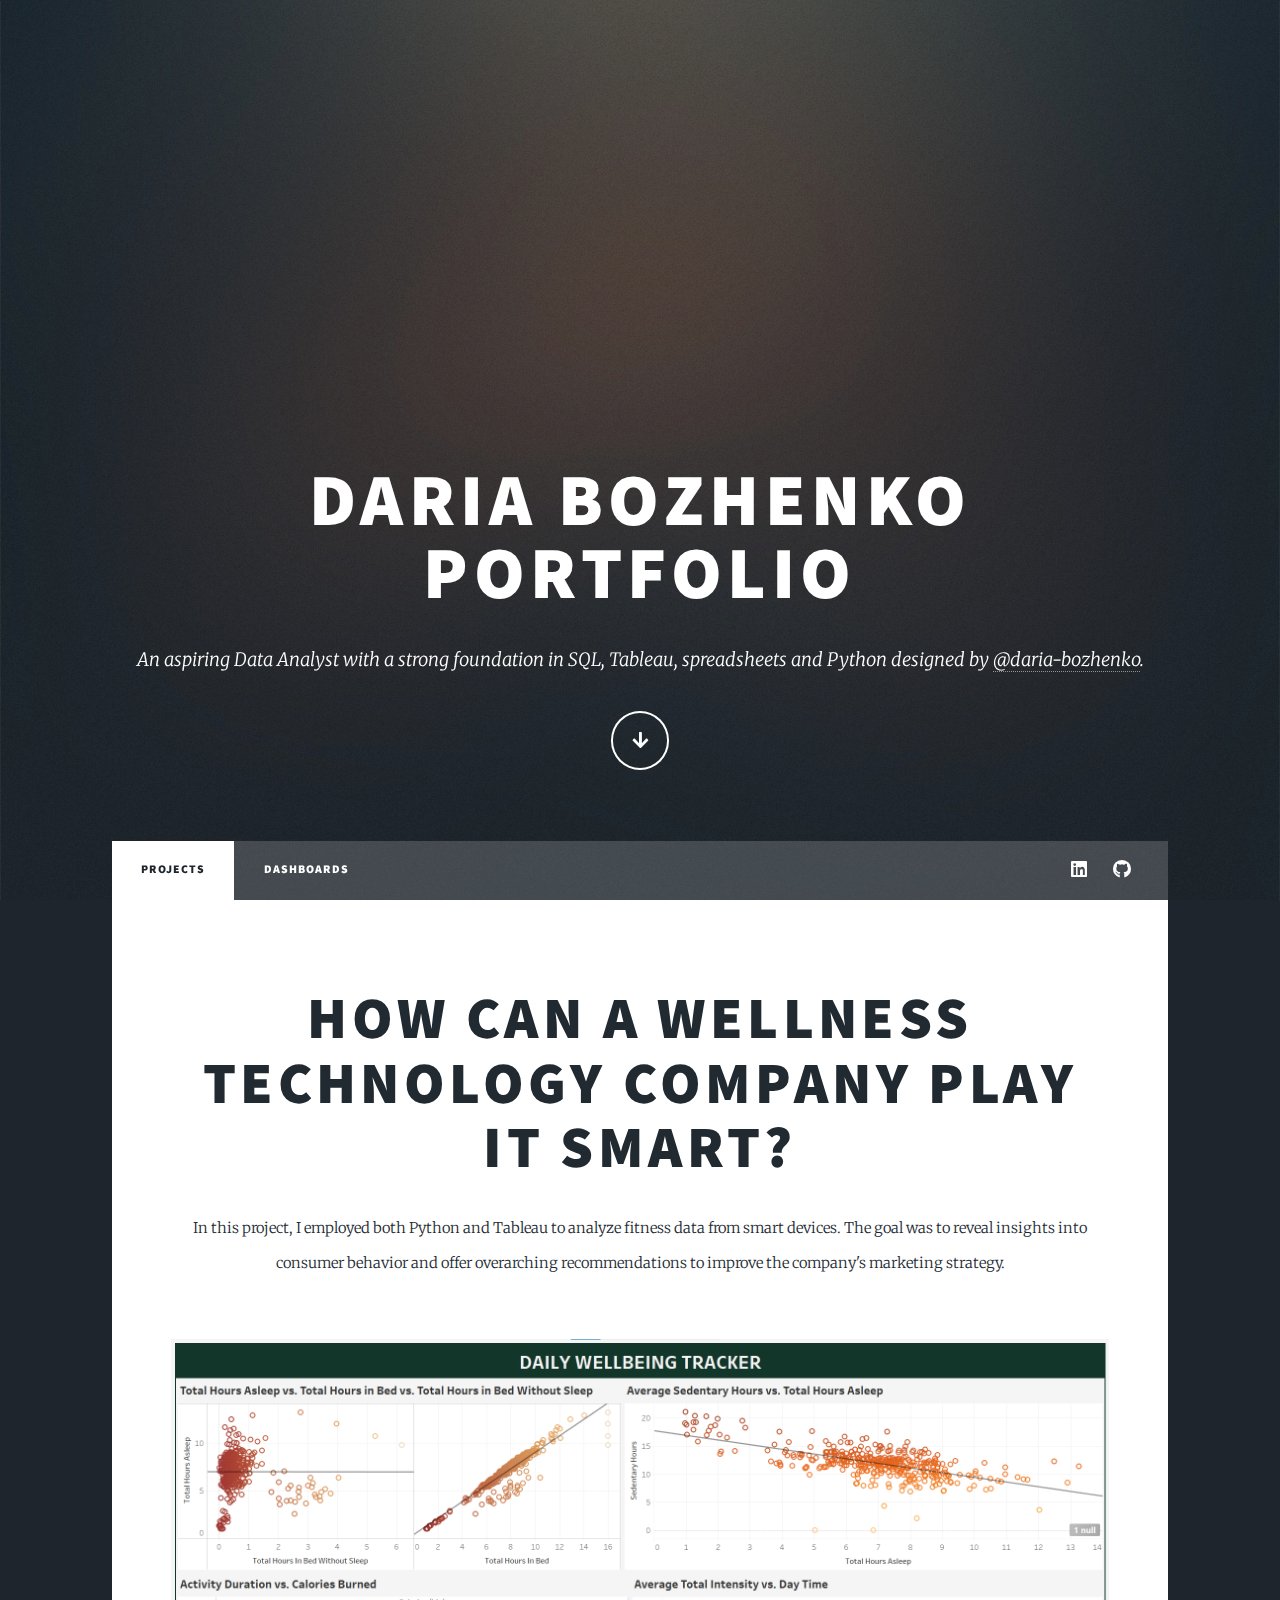
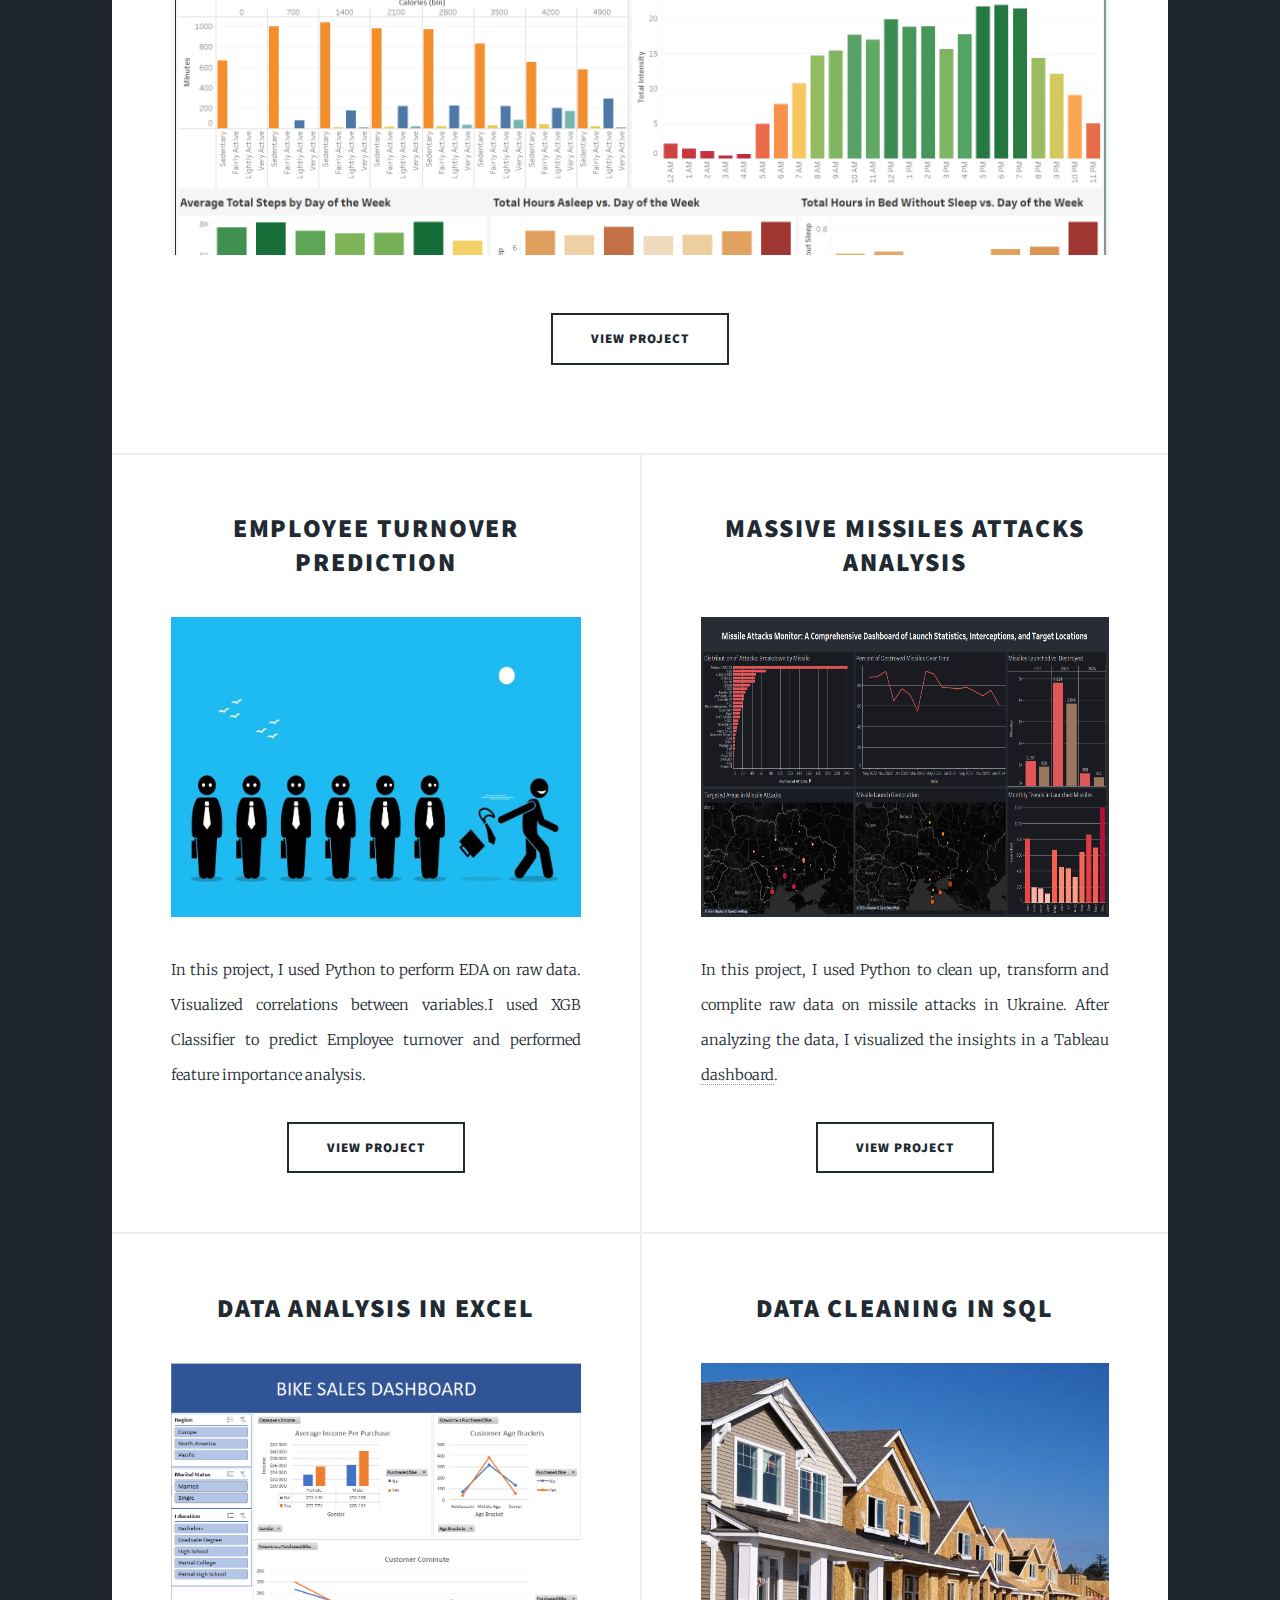
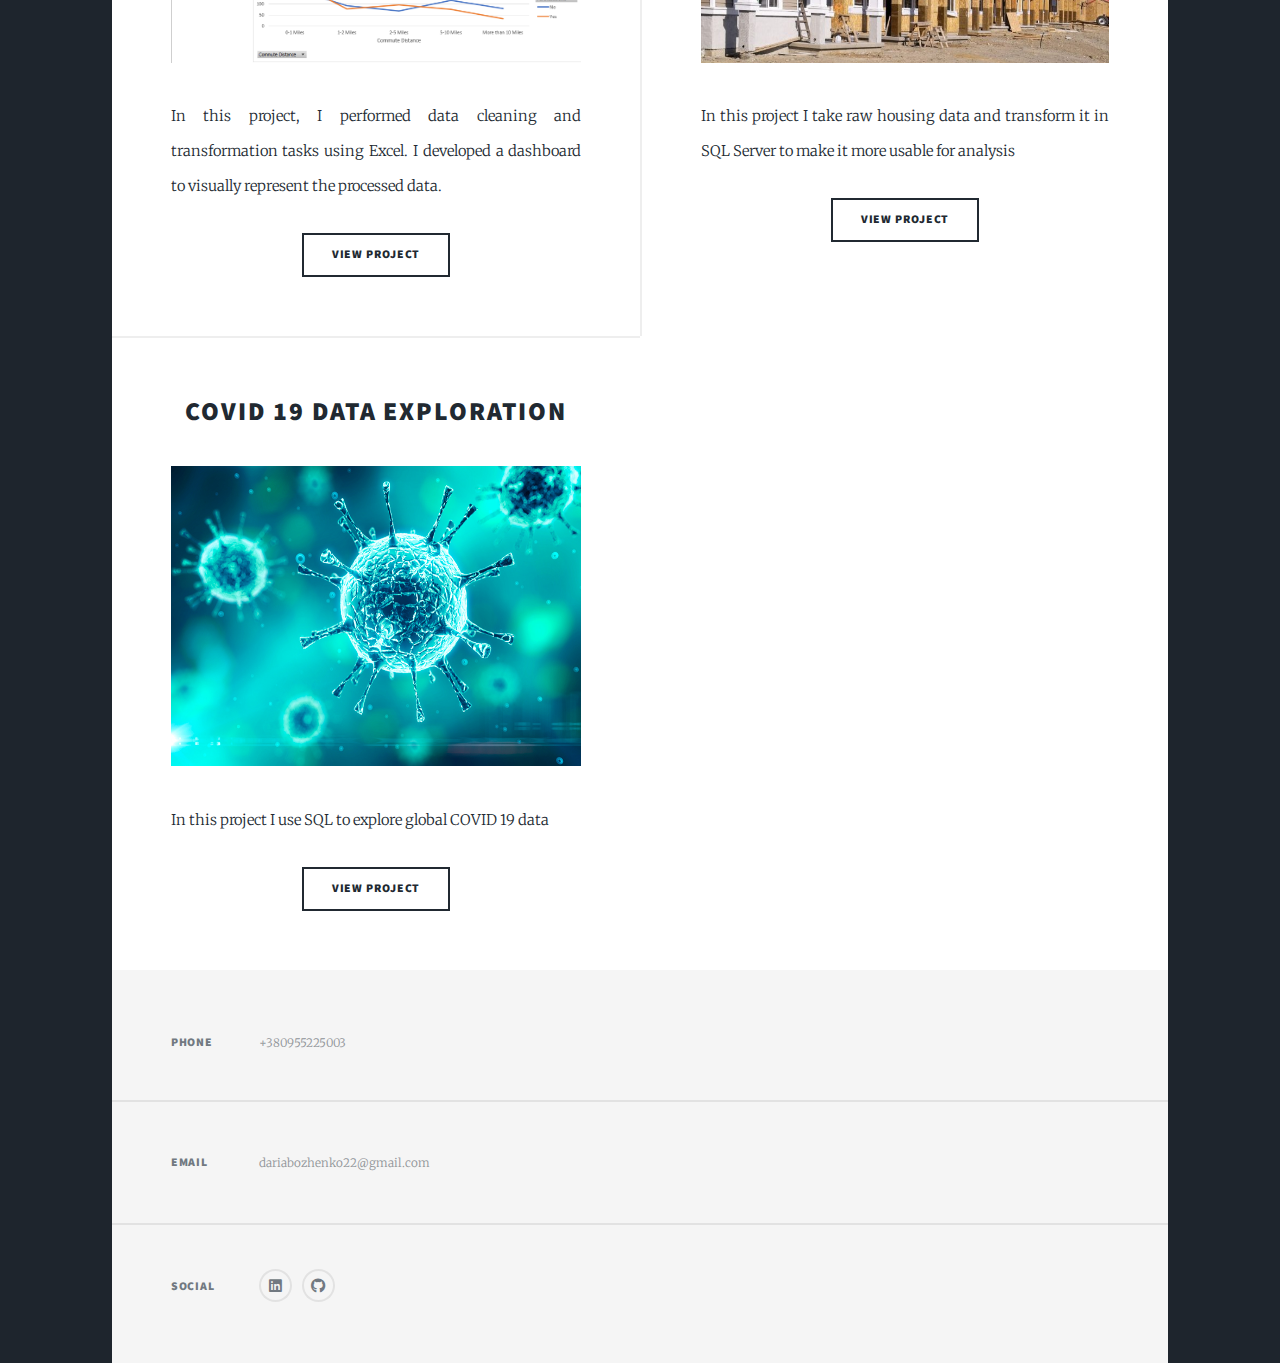
==== commit 41097377: "HR project added" ====
--- a/index.html
+++ b/index.html
@@ -7,10 +7,12 @@
 <html>
 	<head>
 		<title>Daria Bozhenko Portfolio</title>
+		<link rel="icon" href="images\user-regular.svg" type="image/x-icon">
 		<meta charset="utf-8" />
 		<meta name="viewport" content="width=device-width, initial-scale=1, user-scalable=no" />
 		<link rel="stylesheet" href="assets/css/main.css" />
 		<noscript><link rel="stylesheet" href="assets/css/noscript.css" /></noscript>
+
 	</head>
 	<body class="is-preload">
 
@@ -64,9 +66,19 @@
 							<section class="posts">
 								<article>
 									<header>
+										<h2><a href="https://www.kaggle.com/code/dariabozhenko/employee-turnover-prediction/notebook" target="_blank">Employee turnover prediction</a></h2>
+									</header>
+									<a href="https://www.kaggle.com/code/dariabozhenko/employee-turnover-prediction/notebook" class="image fit"><img src="\images\High-employee-turnover.jpg" alt=""/></a>
+									<p>In this project, I used Python to perform EDA on raw data. Visualized correlations between variables.I used XGB Classifier to predict Employee turnover and performed feature importance analysis.</p>
+									<ul class="actions special">
+										<li><a href="https://www.kaggle.com/code/dariabozhenko/employee-turnover-prediction/notebook" target="_blank" class="button large">View project</a></li>
+									</ul>
+								</article>
+								<article>
+									<header>
 										<h2><a href="https://github.com/Daria1325/Data-Analyst-Portfolio/tree/main/Massive%20Missile%20Attacks%20on%20Ukraine" target="_blank">Massive missiles attacks analysis</a></h2>
 									</header>
-									<a href="https://github.com/Daria1325/Data-Analyst-Portfolio/tree/main/Massive%20Missile%20Attacks%20on%20Ukraine" class="image main"><img src="images\MissileAttacksDashboard.png" alt="" /></a>
+									<a href="https://github.com/Daria1325/Data-Analyst-Portfolio/tree/main/Massive%20Missile%20Attacks%20on%20Ukraine" class="image fit"><img src="images\MissileAttacksDashboard.png" alt="" /></a>
 									<p>In this project, I used Python to clean up, transform and complite raw data on missile attacks in Ukraine. After analyzing the data, I visualized the insights in a Tableau <a href="https://public.tableau.com/views/MassiveMissleAttacksonUkraine/Dashboard1?:language=en-US&:display_count=n&:origin=viz_share_link" target="_blank">dashboard</a>.</p>
 									<ul class="actions special">
 										<li><a href="https://github.com/Daria1325/Data-Analyst-Portfolio/tree/main/Massive%20Missile%20Attacks%20on%20Ukraine" target="_blank" class="button large">View project</a></li>
--- a/assets/css/main.css
+++ b/assets/css/main.css
@@ -2630,12 +2630,14 @@
 
 			.image.fit img {
 				width: 100%;
+				height:300px;
 			}
 
 		.image.main {
 			display: block;
 			margin: 4rem 0;
 			width: 100%;
+			
 		}
 
 			.image.main:first-child {
@@ -2644,6 +2646,7 @@
 
 			.image.main img {
 				width: 100%;
+				
 			}
 
 		@media screen and (max-width: 736px) {
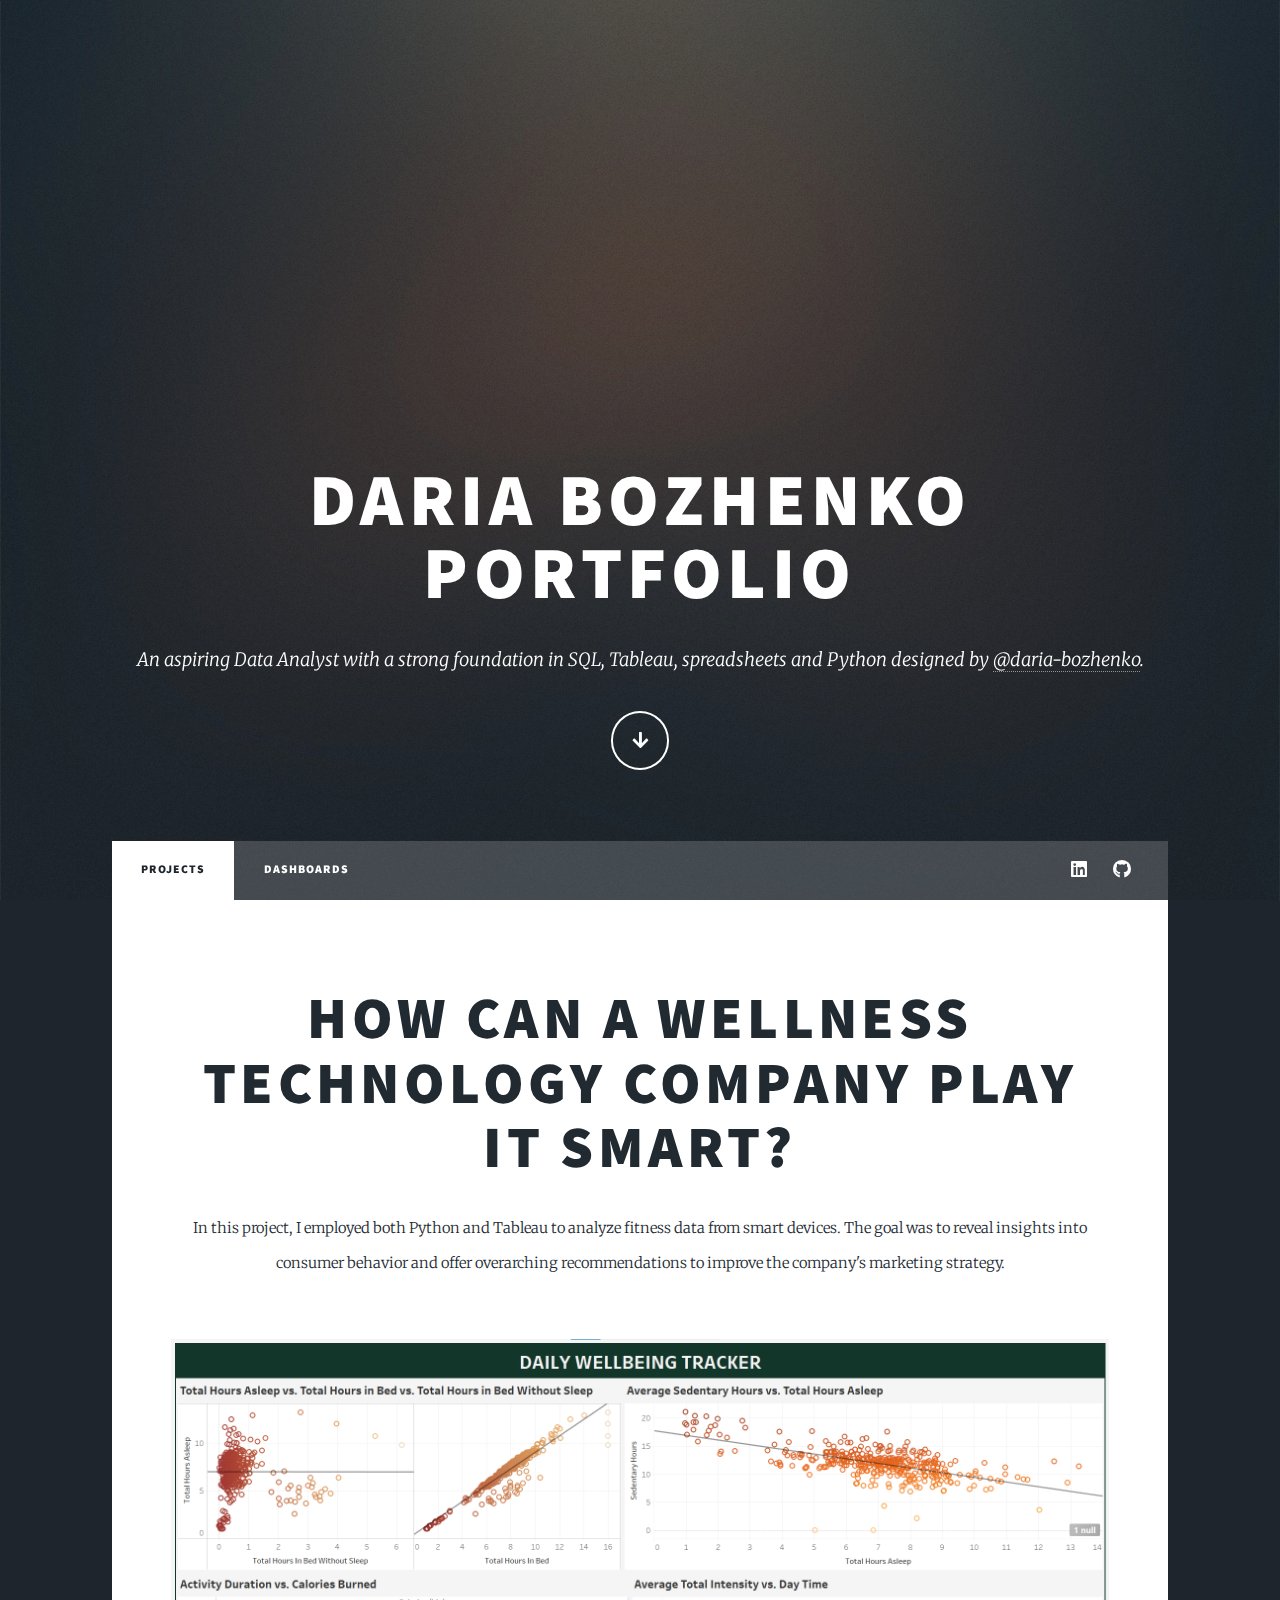
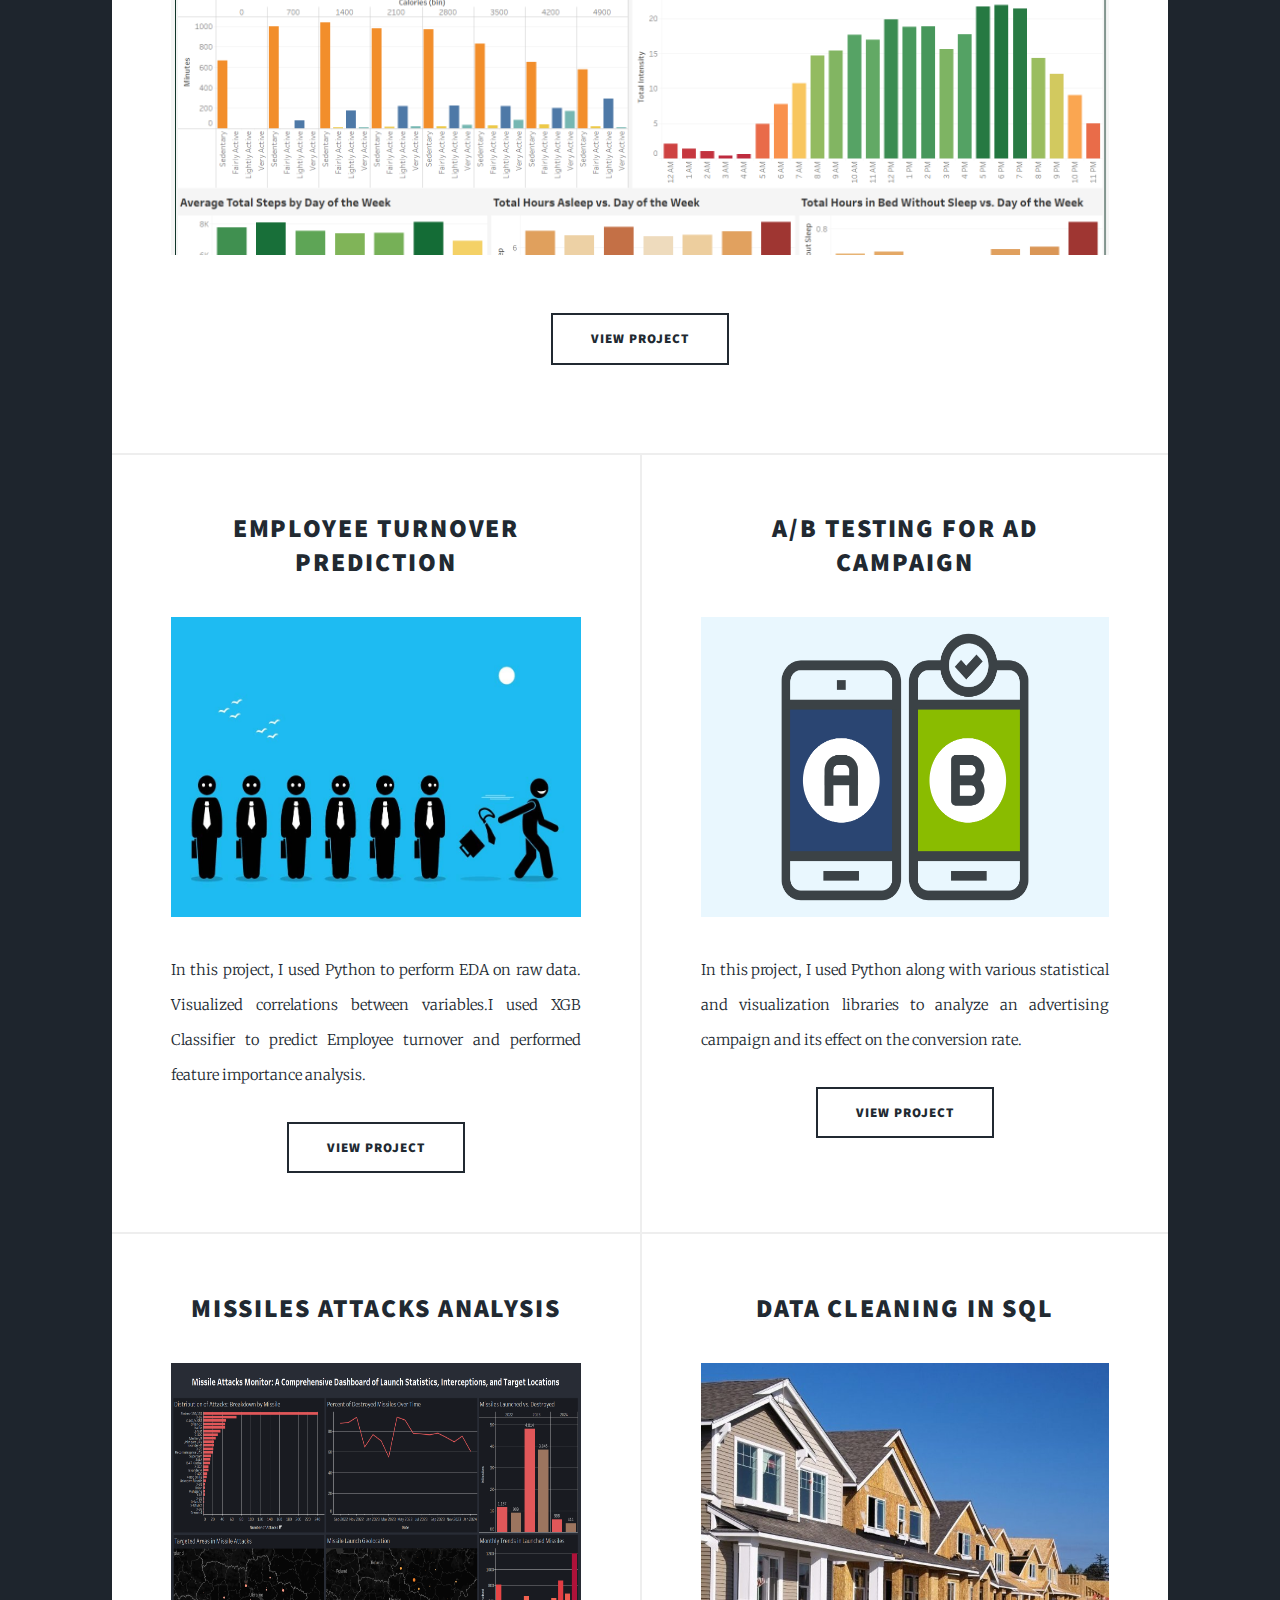
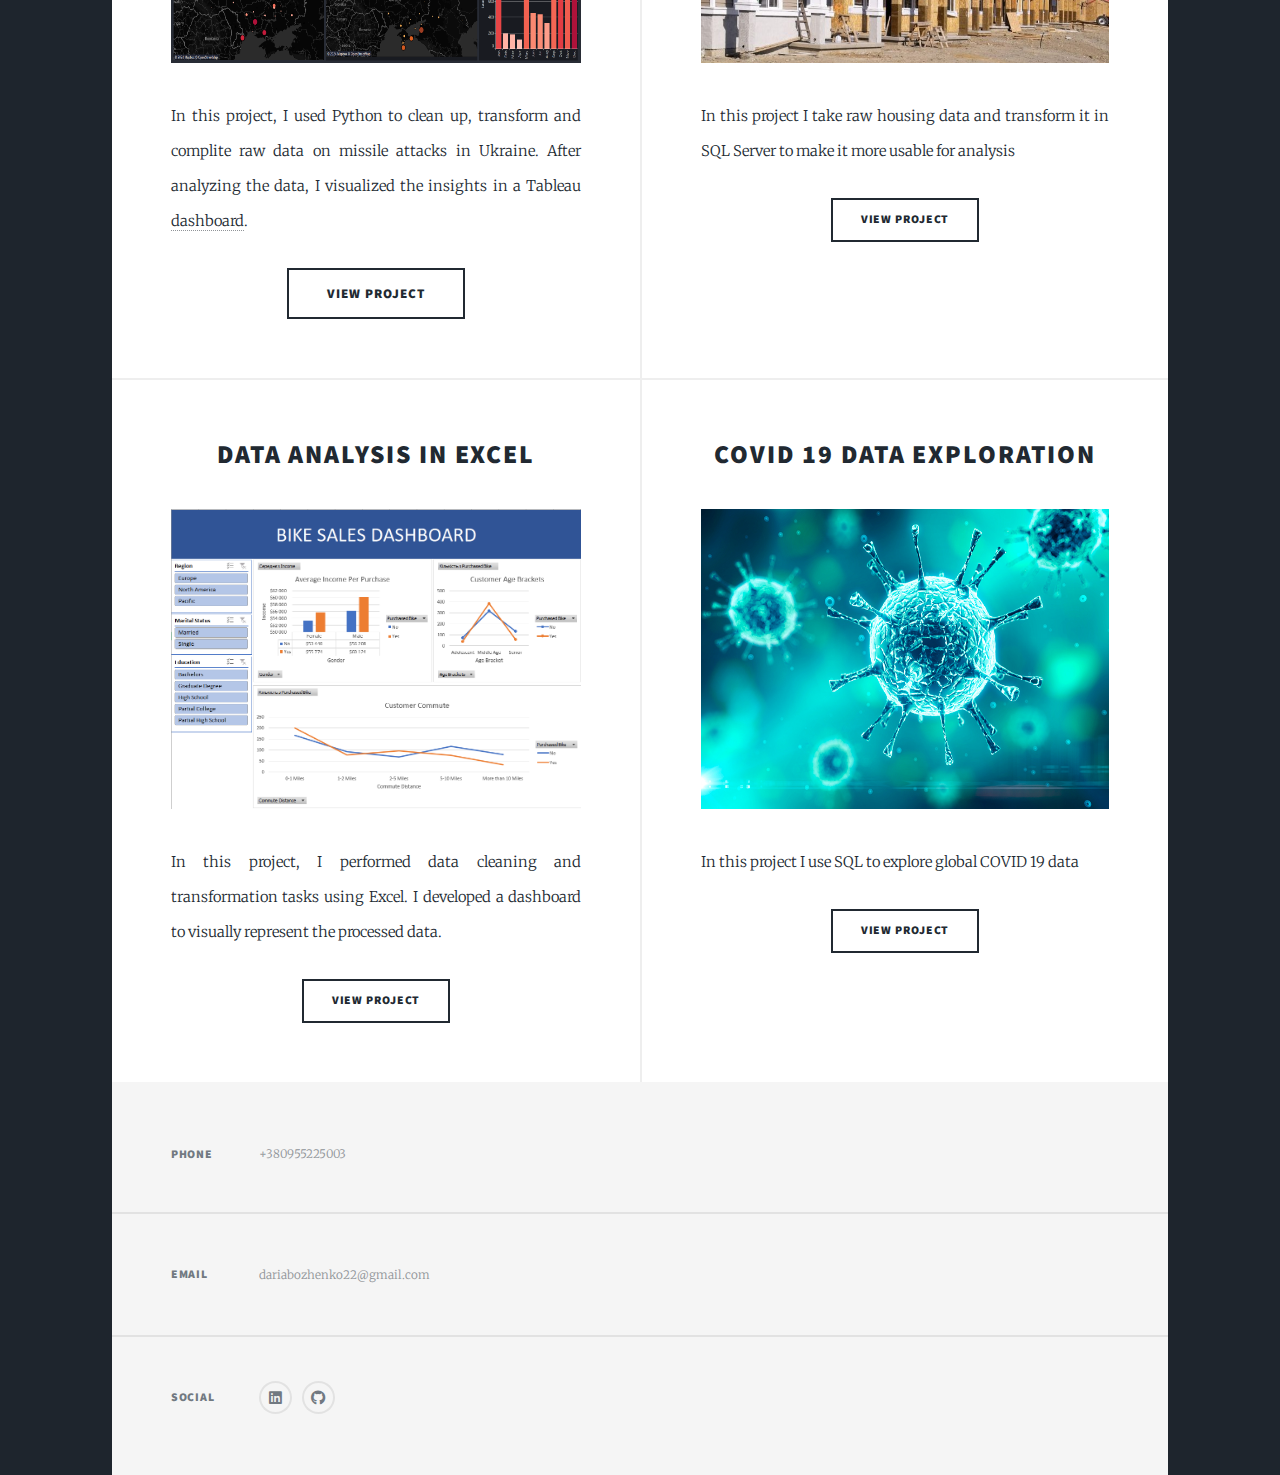
==== commit 6654469d: "a/b testing project" ====
--- a/index.html
+++ b/index.html
@@ -68,7 +68,7 @@
 									<header>
 										<h2><a href="https://www.kaggle.com/code/dariabozhenko/employee-turnover-prediction/notebook" target="_blank">Employee turnover prediction</a></h2>
 									</header>
-									<a href="https://www.kaggle.com/code/dariabozhenko/employee-turnover-prediction/notebook" class="image fit"><img src="\images\High-employee-turnover.jpg" alt=""/></a>
+									<a href="https://www.kaggle.com/code/dariabozhenko/employee-turnover-prediction/notebook" class="image fit"><img src="images\High_employee_turnover.jpg" alt=""/></a>
 									<p>In this project, I used Python to perform EDA on raw data. Visualized correlations between variables.I used XGB Classifier to predict Employee turnover and performed feature importance analysis.</p>
 									<ul class="actions special">
 										<li><a href="https://www.kaggle.com/code/dariabozhenko/employee-turnover-prediction/notebook" target="_blank" class="button large">View project</a></li>
@@ -76,12 +76,33 @@
 								</article>
 								<article>
 									<header>
-										<h2><a href="https://github.com/Daria1325/Data-Analyst-Portfolio/tree/main/Massive%20Missile%20Attacks%20on%20Ukraine" target="_blank">Massive missiles attacks analysis</a></h2>
+										<h2><a href="https://www.kaggle.com/code/dariabozhenko/marketing-a-b-testing" target="_blank">A/B Testing for Ad Campaign</a></h2>
+									</header>
+									<a href="https://www.kaggle.com/code/dariabozhenko/marketing-a-b-testing" class="image fit"><img src="images\optimizely-alternatives.png" alt="" /></a>
+									<p>In this project, I used Python along with various statistical and visualization libraries to analyze an advertising campaign and its effect on the conversion rate.</p>
+									<ul class="actions special">
+										<li><a href="https://www.kaggle.com/code/dariabozhenko/marketing-a-b-testing" target="_blank" class="button large">View project</a></li>
+									</ul>
+								</article>
+								<article>
+									<header>
+										<h2><a href="https://github.com/Daria1325/Data-Analyst-Portfolio/tree/main/Massive%20Missile%20Attacks%20on%20Ukraine" target="_blank">Missiles attacks analysis</a></h2>
 									</header>
 									<a href="https://github.com/Daria1325/Data-Analyst-Portfolio/tree/main/Massive%20Missile%20Attacks%20on%20Ukraine" class="image fit"><img src="images\MissileAttacksDashboard.png" alt="" /></a>
 									<p>In this project, I used Python to clean up, transform and complite raw data on missile attacks in Ukraine. After analyzing the data, I visualized the insights in a Tableau <a href="https://public.tableau.com/views/MassiveMissleAttacksonUkraine/Dashboard1?:language=en-US&:display_count=n&:origin=viz_share_link" target="_blank">dashboard</a>.</p>
 									<ul class="actions special">
 										<li><a href="https://github.com/Daria1325/Data-Analyst-Portfolio/tree/main/Massive%20Missile%20Attacks%20on%20Ukraine" target="_blank" class="button large">View project</a></li>
+									</ul>
+								</article>
+								<article>
+									<header>
+										
+										<h2><a href="https://github.com/Daria1325/Data-Analyst-Portfolio/tree/main/Data%20cleaning" target="_blank">Data cleaning in SQL</a> </h2>
+									</header>
+									<a href="https://github.com/Daria1325/Data-Analyst-Portfolio/tree/main/Data%20cleaning" target="_blank" class="image fit"><img src="images\image_750x_6294d1935950c.jpg" alt="" /></a>
+									<p>In this project I take raw housing data and transform it in SQL Server to make it more usable for analysis</p>
+									<ul class="actions special">
+										<li><a href="https://github.com/Daria1325/Data-Analyst-Portfolio/tree/main/Data%20cleaning" target="_blank" class="button">View project</a></li>
 									</ul>
 								</article>
 								<article>
@@ -94,17 +115,7 @@
 										<li><a href="https://github.com/Daria1325/Data-Analyst-Portfolio/tree/main/Excel%20project" target="_blank" class="button">View project</a></li>
 									</ul>
 								</article>
-								<article>
-									<header>
-										
-										<h2><a href="https://github.com/Daria1325/Data-Analyst-Portfolio/tree/main/Data%20cleaning" target="_blank">Data cleaning in SQL</a></h2>
-									</header>
-									<a href="https://github.com/Daria1325/Data-Analyst-Portfolio/tree/main/Data%20cleaning" target="_blank" class="image fit"><img src="images\image_750x_6294d1935950c.jpg" alt="" /></a>
-									<p>In this project I take raw housing data and transform it in SQL Server to make it more usable for analysis</p>
-									<ul class="actions special">
-										<li><a href="https://github.com/Daria1325/Data-Analyst-Portfolio/tree/main/Data%20cleaning" target="_blank" class="button">View project</a></li>
-									</ul>
-								</article>
+								
 								
 								<article>
 									<header>
